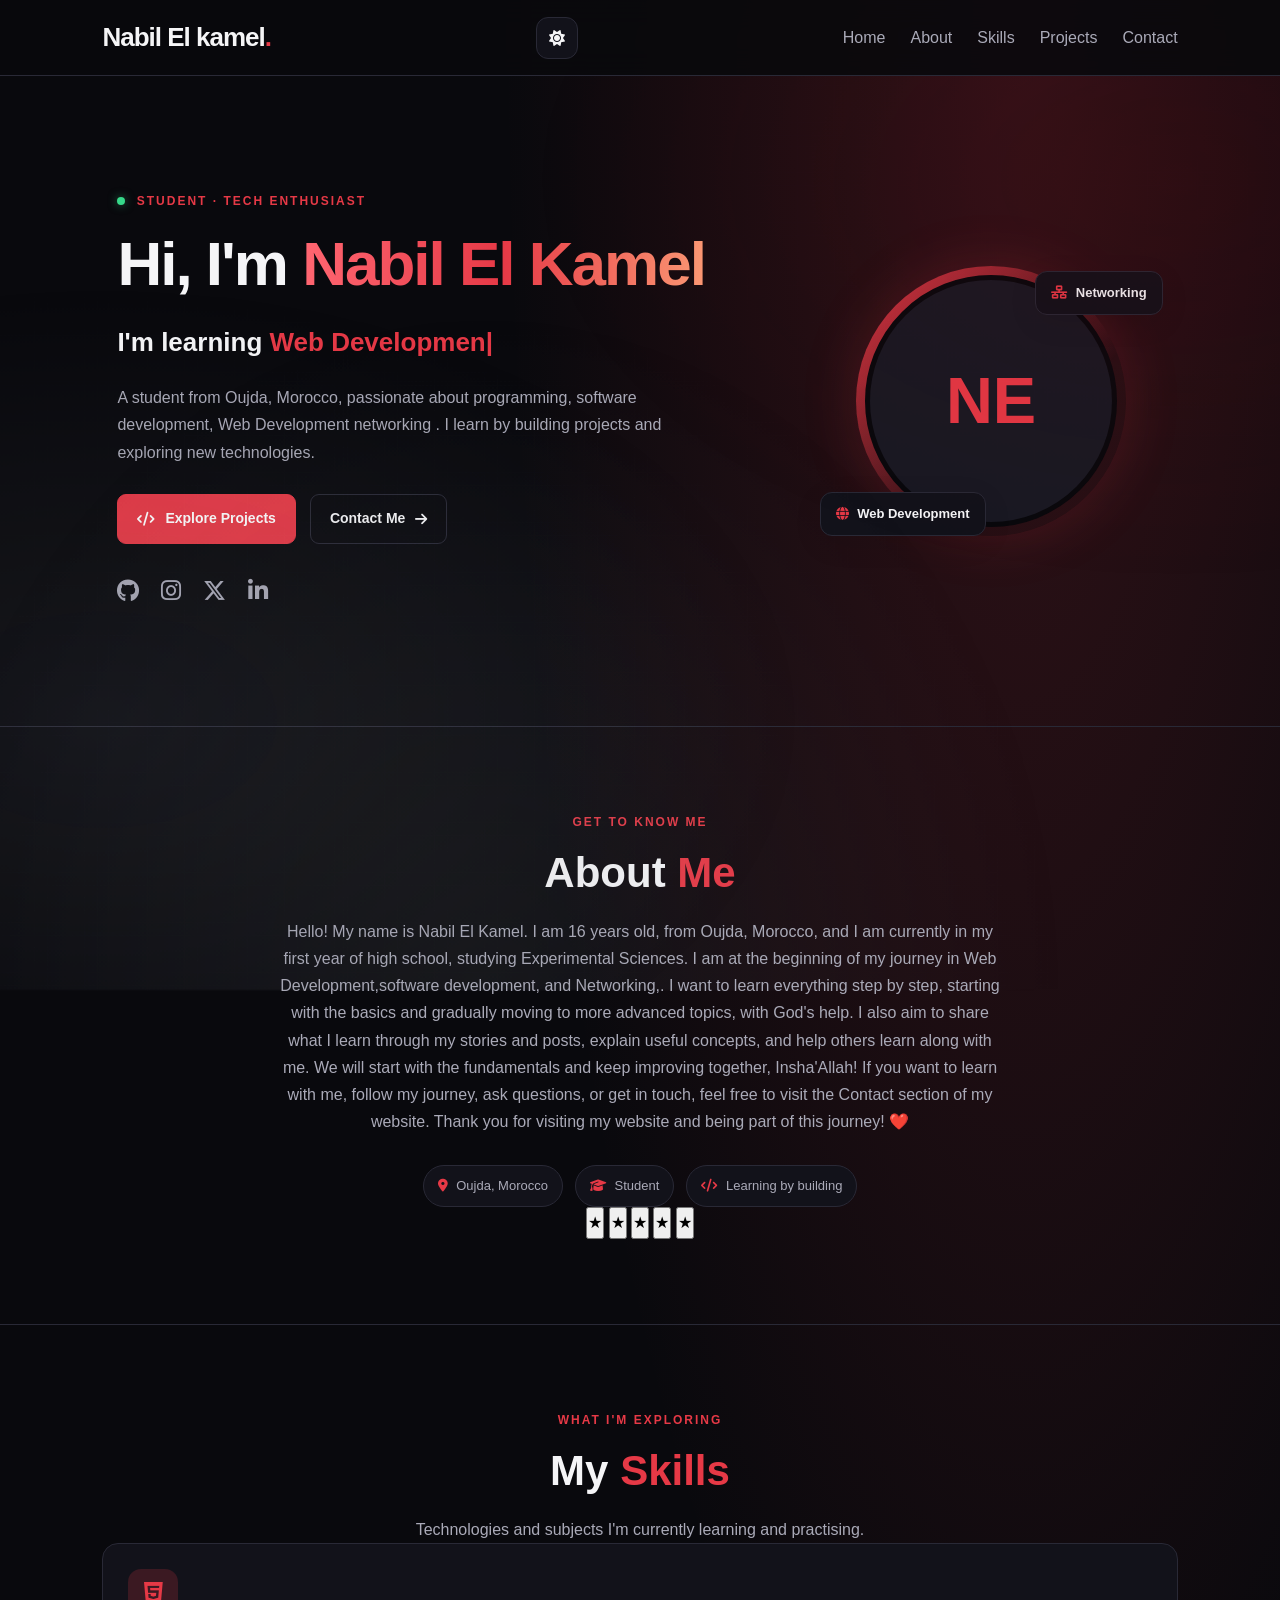
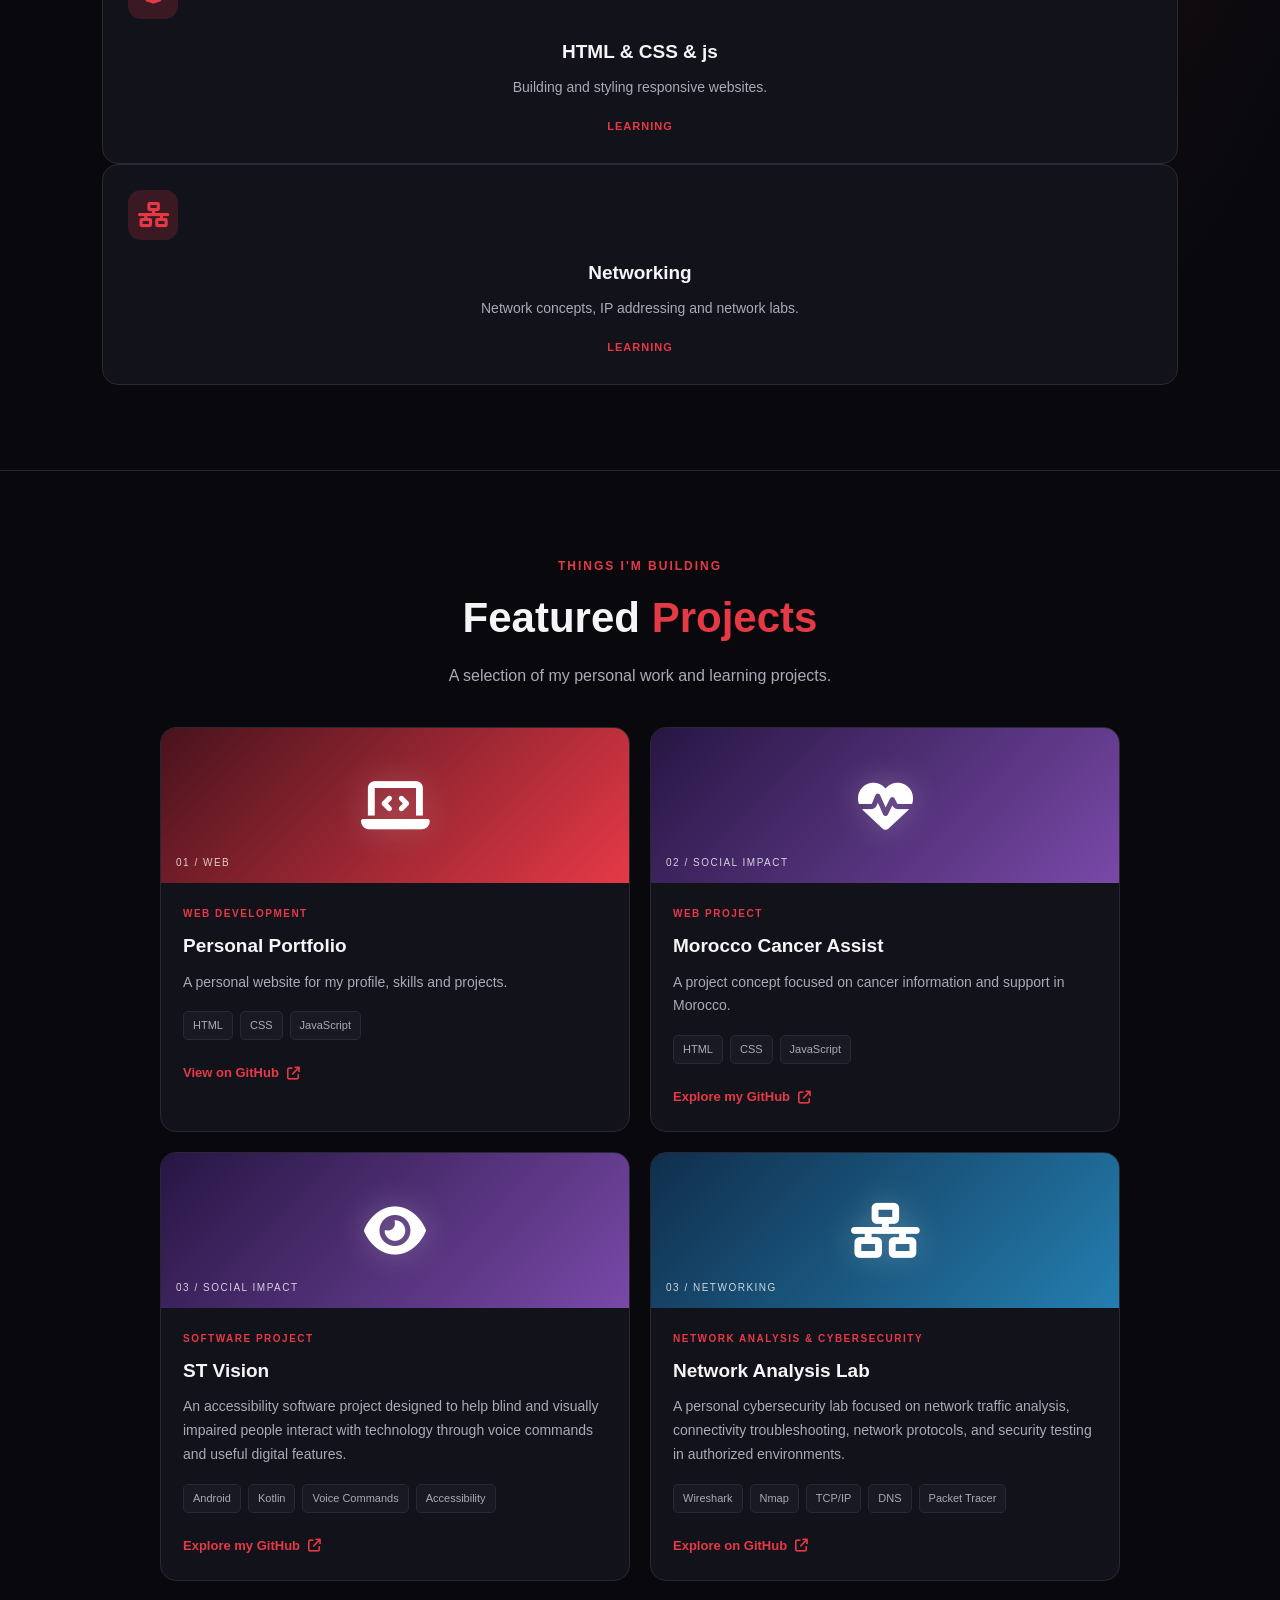
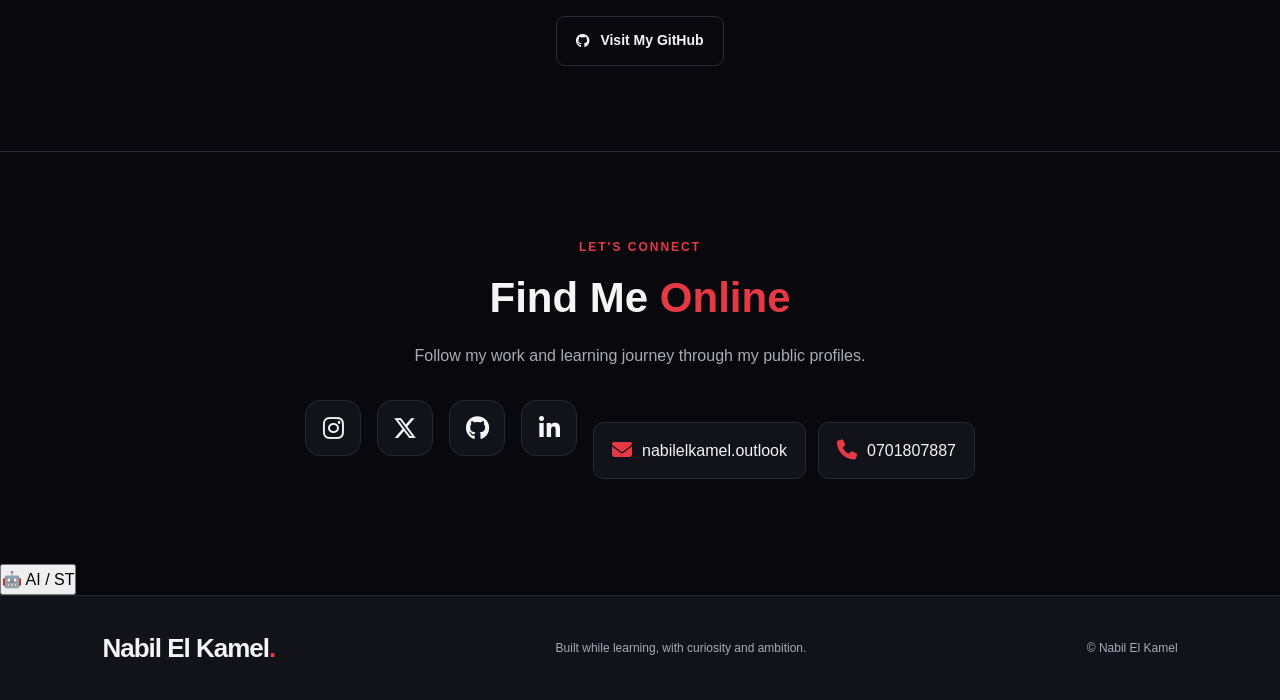
==== index.html @ fc664589 "Add files via upload" ====
<!DOCTYPE html>
<html lang="en">
<head>
    <meta name="google-site-verification" content="LAKSvk_JpJnMbM8F0VMzO84_MuuijB6v0M3IZdkeegE" />
    <meta charset="UTF-8">
    <meta name="viewport" content="width=device-width, initial-scale=1.0">
    
    <title>Nabil El Kamel</title>
    <meta name="description" content="Official portfolio of Nabil El Kamel from Oujda, Morocco. Explore programming, web development,software development and networking projects.">
    <meta name="author" content="Nabil El Kamel">
    <meta name="theme-color" content="#0b0b10">

    <link rel="stylesheet"
          href="https://cdnjs.cloudflare.com/ajax/libs/font-awesome/6.7.2/css/all.min.css">
    <link rel="stylesheet" href="style.css">
    <script src="script.js" defer></script>
</head>

<body>
<header class="navbar">

    <a class="logo" href="#home">Nabil El kamel<span>.</span></a>

    <div class="nav-actions">
        <button id="themeBtn" class="theme-btn"
                aria-label="Toggle light and dark theme"
                title="Change theme">
            <i class="fa-solid fa-sun"></i>
        </button>

        <button id="menuBtn" class="menu-btn"
                aria-label="Open navigation menu">
            <i class="fa-solid fa-bars"></i>
        </button>
    </div>
    
    <nav>
        <ul class="nav-links" id="navLinks">
            <li><a href="#home">Home</a></li>
            <li><a href="#about">About</a></li>
            <li><a href="#skills">Skills</a></li>
            <li><a href="#projects">Projects</a></li>
            <li><a href="#contact">Contact</a></li>
        </ul>
    </nav>
</header>

<main>
    <!-- HERO -->
    <section class="hero" id="home">
        <div class="hero-content">
            <p class="eyebrow">
                <span class="status-dot"></span>
                STUDENT · TECH ENTHUSIAST
            </p>

            <h1>
                Hi, I'm <span class="gradient-text">Nabil El Kamel</span>
            </h1>

            <h2 class="role-line">
                I'm learning <span id="typedText">software development</span><span class="cursor">|</span>
            </h2>

            <p class="hero-description">
                A student from Oujda, Morocco, passionate about programming,
                software development, Web Development networking .
                I learn by building projects and exploring new technologies.
            </p>

            <div class="hero-buttons">
                <a href="#projects" class="btn">
                    <i class="fa-solid fa-code"></i> Explore Projects
                </a>
                <a href="#contact" class="btn btn-outline">
                    Contact Me <i class="fa-solid fa-arrow-right"></i>
                </a>
                
</button>
            </div>

            <div class="hero-socials">
                <a href="https://github.com/elknabil795-ops"
                   target="_blank" rel="noopener noreferrer"
                   aria-label="GitHub"><i class="fa-brands fa-github"></i></a>

                <a href="https://www.instagram.com/nabil__elk_/"
                   target="_blank" rel="noopener noreferrer"
                   aria-label="Instagram"><i class="fa-brands fa-instagram"></i></a>

                <a href="https://x.com/elknabil299269"
                   target="_blank" rel="noopener noreferrer"
                   aria-label="X"><i class="fa-brands fa-x-twitter"></i></a>

                <a href="https://www.linkedin.com/in/nabil-el-kamel-16363b412/"
                   target="_blank" rel="noopener noreferrer"
                   aria-label="LinkedIn"><i class="fa-brands fa-linkedin-in"></i></a>
            </div>
        </div>

        <div class="hero-visual">
            <div class="profile-ring">
                <div class="profile-image">
                    <img src="nabil.jpg" alt="Nabil El Kamel"
                         onerror="this.style.display='none';this.nextElementSibling.style.display='grid';">
                    <span class="profile-fallback">NE</span>
                </div>
            </div>
            <div class="floating-tag tag-top">
    <i class="fa-solid fa-network-wired"></i> Networking
      </div>
            
<div class="floating-tag tag-bottom">
    <i class="fa-solid fa-globe"></i> Web Development
            </div>
        </div>
    </section>

    
            
    <!-- ABOUT -->
    <section class="section reveal" id="about">
        <p class="eyebrow">GET TO KNOW ME</p>
        <h2 class="section-title">About <span class="accent">Me</span></h2>

        <p class="section-text">
            Hello! My name is Nabil El Kamel.
           
 I am 16 years old, from Oujda, Morocco, and I am currently in my first year of high school, studying Experimental Sciences.

I am at the beginning of my journey in Web Development,software development, and  Networking,. I want to learn everything step by step, starting with the basics and gradually moving to more advanced topics, with God's help.

I also aim to share what I learn through my stories and posts, explain useful concepts, and help others learn along with me. We will start with the fundamentals and keep improving together, Insha'Allah!

If you want to learn with me, follow my journey, ask questions, or get in touch, feel free to visit the  Contact section of my website.

Thank you for visiting my website and being part of this journey! ❤️
        </p>
        <div class="about-pills">
            <span><i class="fa-solid fa-location-dot"></i> Oujda, Morocco</span>
            <span><i class="fa-solid fa-graduation-cap"></i> Student</span>
            <span><i class="fa-solid fa-code"></i> Learning by building</span>
            </div>
        </div>
        
     <div class="stars">
    <button class="star">★</button>
    <button class="star">★</button>
    <button class="star">★</button>
    <button class="star">★</button>
    <button class="star">★</button>
            </div>
        </div>
    </section>

    <!-- SKILLS -->
    <section class="section reveal" id="skills">
        <p class="eyebrow">WHAT I'M EXPLORING</p>
        <h2 class="section-title">My <span class="accent">Skills</span></h2>
        <p class="section-text">
            Technologies and subjects I'm currently learning and practising.
        </p>
        
            <article class="skill-card">
                <div class="skill-icon"><i class="fa-brands fa-html5"></i></div>
                <h3>HTML & CSS & js </h3>
                <p>Building and styling responsive websites.</p>
                <span class="skill-label">Learning</span>
            </article>

            <article class="skill-card">
                <div class="skill-icon"><i class="fa-solid fa-network-wired"></i></div>
                <h3>Networking</h3>
                <p>Network concepts, IP addressing and network labs.</p>
                <span class="skill-label">Learning</span>
            </article>
        
    </section>

    <!-- PROJECTS -->
    <section class="section reveal" id="projects">
        <p class="eyebrow">THINGS I'M BUILDING</p>
        <h2 class="section-title">Featured <span class="accent">Projects</span></h2>
        <p class="section-text">
            A selection of my personal work and learning projects.
        </p>

        <div class="projects-grid">
            <article class="project-card">
                <div class="project-visual visual-red">
                    <i class="fa-solid fa-laptop-code"></i>
                    <span>01 / WEB</span>
                </div>
                <div class="project-info">
                    <p class="project-type">WEB DEVELOPMENT</p>
                    <h3>Personal Portfolio</h3>
                    <p>A personal website for my profile, skills and projects.</p>
                    <div class="tech-tags">
                        <span>HTML</span><span>CSS</span><span>JavaScript</span>
                    </div>
                    <a class="project-link"
                       href="https://github.com/elknabil795-ops"
                       target="_blank" rel="noopener noreferrer">
                        View on GitHub <i class="fa-solid fa-arrow-up-right-from-square"></i>
                    </a>
                </div>
            </article>

            <article class="project-card">
                <div class="project-visual visual-purple">
                    <i class="fa-solid fa-heart-pulse"></i>
                    <span>02 / SOCIAL IMPACT</span>
                </div>
                <div class="project-info">
                    <p class="project-type">WEB PROJECT</p>
                    <h3>Morocco Cancer Assist</h3>
                    <p>A project concept focused on cancer information and support in Morocco.</p>
                    <div class="tech-tags">
                        <span>HTML</span><span>CSS</span><span>JavaScript</span>
                    </div>
                    <a class="project-link"
                       href="https://github.com/elknabil795-ops"
                       target="_blank" rel="noopener noreferrer">
                        Explore my GitHub <i class="fa-solid fa-arrow-up-right-from-square"></i>
                    </a>
                </div>
            </article>
            
<article class="project-card">
    <div class="project-visual visual-purple">
        <i class="fa-solid fa-eye"></i>
        <span>03 / SOCIAL IMPACT</span>
    </div>

    <div class="project-info">
        <p class="project-type">SOFTWARE PROJECT</p>

        <h3>ST Vision</h3>

        <p>
            An accessibility software project designed to help blind
            and visually impaired people interact with technology
            through voice commands and useful digital features.
        </p>

        <div class="tech-tags">
            <span>Android</span>
            <span>Kotlin</span>
            <span>Voice Commands</span>
            <span>Accessibility</span>
        </div>

        <a class="project-link"
           href="https://github.com/elknabil795-ops"
           target="_blank"
           rel="noopener noreferrer">
            Explore my GitHub
            <i class="fa-solid fa-arrow-up-right-from-square"></i>
        </a>
    </div>
</article>

            <!-- NETWORK ANALYSIS PROJECT -->
            <article class="project-card">
                <div class="project-visual visual-blue">
                    <i class="fa-solid fa-network-wired"></i>
                    <span>03 / NETWORKING</span>
                </div>

                <div class="project-info">
                    <p class="project-type">NETWORK ANALYSIS & CYBERSECURITY</p>
                    <h3>Network Analysis Lab</h3>

                    <p>
                        A personal cybersecurity lab focused on network
                        traffic analysis, connectivity troubleshooting,
                        network protocols, and security testing in
                        authorized environments.
                    </p>

                    <div class="tech-tags">
                        <span>Wireshark</span>
                        <span>Nmap</span>
                        <span>TCP/IP</span>
                        <span>DNS</span>
                        <span>Packet Tracer</span>
                    </div>

                    <a class="project-link"
                       href="https://github.com/elknabil795-ops"
                       target="_blank"
                       rel="noopener noreferrer">
                        Explore on GitHub
                        <i class="fa-solid fa-arrow-up-right-from-square"></i>
                    </a>
                </div>
            </article>

           
        </div>

        <a class="btn btn-outline all-projects"
           href="https://github.com/elknabil795-ops"
           target="_blank" rel="noopener noreferrer">
            <i class="fa-brands fa-github"></i> Visit My GitHub
        </a>
    </section>

    <!-- CONTACT -->
    <section class="section reveal" id="contact">
        <p class="eyebrow">LET'S CONNECT</p>
        <h2 class="section-title">Find Me <span class="accent">Online</span></h2>
        <p class="section-text">
            Follow my work and learning journey through my public profiles.
        </p>

        <div class="social-links">
            <a class="social instagram"
               href="https://www.instagram.com/nabil__elk_/"
               target="_blank" rel="noopener noreferrer"
               aria-label="Instagram"><i class="fa-brands fa-instagram"></i></a>

            <a class="social x-twitter"
               href="https://x.com/elknabil299269"
               target="_blank" rel="noopener noreferrer"
               aria-label="X"><i class="fa-brands fa-x-twitter"></i></a>

            <a class="social github"
               href="https://github.com/elknabil795-ops"
               target="_blank" rel="noopener noreferrer"
               aria-label="GitHub"><i class="fa-brands fa-github"></i></a>

            <a class="social linkedin"
               href="https://www.linkedin.com/in/nabil-el-kamel-16363b412/"
               target="_blank" rel="noopener noreferrer"
               aria-label="LinkedIn"><i class="fa-brands fa-linkedin-in"></i></a>
               
<div class="contact-info">
    <a href="https://outlook.live.com/mail/" target="_blank" rel="noopener noreferrer" class="contact-item">
        <i class="fa-solid fa-envelope"></i>
        <span>nabilelkamel.outlook</span>
    </a>

    <a href="tel:+212701807887" class="contact-item">
        <i class="fa-solid fa-phone"></i>
        <span>0701807887</span>
    </a>
</div>

        </div>
    </section>
</main>

<!-- AI / ST Assistant -->
<div id="ai-st">
  <button id="ai-toggle" type="button">🤖 AI / ST</button>

  <div id="ai-box" hidden>
    <div class="ai-header">
      <strong>AI / ST</strong> 
      Ai/St
      <button id="ai-close" type="button">✕</button>
    </div> dis wite closev

    <div id="ai-messages">
      <p class="ai-bot">
        Hello! I am AI / ST. Ask me about Nabil El Kamel.
      </p>
    </div>


    <form id="ai-form">
      <input id="ai-input" placeholder="Ask about Nabil..." required>
      <button type="submit">Send</button>
    </form>
  </div>
</div>

    <script src="script.js"></script>
</script>
    
<footer class="footer">
    <a class="logo" href="#home">Nabil El Kamel<span>.</span></a>
    <p>Built while learning, with curiosity and ambition.</p>
    <p>© <span id="year"></span> Nabil El Kamel</p>
</footer>
</body>
</html>
---- style.css ----
:root {
    --bg: #09090d;
    --surface: #12121a;
    --surface-2: #191923;
    --text: #f5f5f7;
    --muted: #aaaab8;
    --border: #292936;
    --red: #e63946;
    --red-glow: #e6394630;
    --nav-bg: rgba(9, 9, 13, 0.90);
}

body.light-theme {
    --bg: #f5f5f8;
    --surface: #ffffff;
    --surface-2: #eeeef3;
    --text: #171720;
    --muted: #606070;
    --border: #dedee8;
    --red: #cf2637;
    --red-glow: #cf26371c;
    --nav-bg: rgba(245, 245, 248, 0.92);
}

* {
    margin: 0;
    padding: 0;
    box-sizing: border-box;
}

html {
    scroll-behavior: smooth;
    scroll-padding-top: 90px;
}

body {
    font-family: Arial, Helvetica, sans-serif;
    background:
        radial-gradient(ellipse at 80% 0%, var(--red-glow), transparent 36%),
        var(--bg);
    color: var(--text);
    line-height: 1.7;
    transition: background-color 0.3s, color 0.3s;
}

a {
    color: inherit;
    text-decoration: none;
}

button {
    font: inherit;
}

.navbar {
    min-height: 76px;
    padding: 14px 8%;
    display: flex;
    align-items: center;
    justify-content: space-between;
    gap: 24px;
    position: sticky;
    top: 0;
    z-index: 1000;
    background: var(--nav-bg);
    backdrop-filter: blur(14px);
    border-bottom: 1px solid var(--border);
}

.logo {
    font-size: 26px;
    font-weight: 800;
    letter-spacing: -1px;
}

.logo span {
    color: var(--red);
}

.nav-links {
    list-style: none;
    display: flex;
    align-items: center;
    gap: 25px;
}

.nav-links a {
    color: var(--muted);
    transition: color 0.25s;
}

.nav-links a:hover {
    color: var(--red);
}

.nav-actions {
    display: flex;
    align-items: center;
    gap: 12px;
}

.theme-btn,
.menu-btn {
    width: 42px;
    height: 42px;
    display: grid;
    place-items: center;
    color: var(--text);
    background: var(--surface);
    border: 1px solid var(--border);
    border-radius: 12px;
    cursor: pointer;
    transition: 0.25s;
}

.theme-btn:hover,
.menu-btn:hover {
    border-color: var(--red);
    color: var(--red);
    box-shadow: 0 0 18px var(--red-glow);
}

.menu-btn {
    display: none;
}

/* HERO */

.hero {
    max-width: 1250px;
    min-height: 650px;
    padding: 90px 8%;
    margin: auto;
    display: grid;
    grid-template-columns: 1.3fr 0.7fr;
    align-items: center;
    gap: 65px;
}

.hero-content {
    animation: enter 0.8s ease both;
}

.eyebrow {
    color: var(--red);
    font-size: 12px;
    font-weight: 800;
    letter-spacing: 2px;
    margin-bottom: 15px;
}

.status-dot {
    display: inline-block;
    width: 8px;
    height: 8px;
    margin-right: 6px;
    border-radius: 50%;
    background: #36d98a;
    box-shadow: 0 0 10px #36d98a80;
}

.hero h1 {
    font-size: clamp(36px, 5vw, 62px);
    line-height: 1.18;
    letter-spacing: -2px;
    margin-bottom: 20px;
}

.gradient-text {
    color: var(--red);
    background: linear-gradient(90deg, #ff6671, var(--red), #ff9c77);
    -webkit-background-clip: text;
    background-clip: text;
    -webkit-text-fill-color: transparent;
}

.role-line {
    font-size: clamp(18px, 2.3vw, 26px);
    margin-bottom: 20px;
}

#typedText {
    color: var(--red);
}

.cursor {
    color: var(--red);
    animation: blink 0.8s step-end infinite;
}

.hero-description {
    max-width: 610px;
    color: var(--muted);
    font-size: 16px;
}

.hero-buttons {
    display: flex;
    flex-wrap: wrap;
    gap: 14px;
    margin-top: 28px;
}

.btn {
    min-height: 47px;
    display: inline-flex;
    justify-content: center;
    align-items: center;
    gap: 10px;
    padding: 12px 19px;
    color: white;
    background: var(--red);
    border: 1px solid var(--red);
    border-radius: 9px;
    font-size: 14px;
    font-weight: 700;
    transition: transform 0.25s, box-shadow 0.25s, background 0.25s;
}

.btn:hover {
    transform: translateY(-3px);
    box-shadow: 0 0 25px var(--red-glow);
}

.btn-outline {
    color: var(--text);
    background: transparent;
    border-color: var(--border);
}

.btn-outline:hover {
    border-color: var(--red);
    color: var(--red);
}

.hero-socials {
    display: flex;
    gap: 22px;
    margin-top: 28px;
}

.hero-socials a {
    color: var(--muted);
    font-size: 23px;
    transition: 0.25s;
}

.hero-socials a:hover {
    color: var(--red);
    transform: translateY(-3px);
    text-shadow: 0 0 15px var(--red-glow);
}

/* PROFILE IMAGE */

.hero-visual {
    position: relative;
    display: grid;
    place-items: center;
    min-height: 340px;
}

.profile-ring {
    width: 270px;
    height: 270px;
    display: grid;
    place-items: center;
    border-radius: 50%;
    background: linear-gradient(135deg, var(--red), transparent 65%);
    box-shadow: 0 0 55px var(--red-glow);
    animation: float 4s ease-in-out infinite;
}

.profile-image {
    width: 252px;
    height: 252px;
    overflow: hidden;
    border: 5px solid var(--bg);
    border-radius: 50%;
    background: var(--surface-2);
}

.profile-image img {
    display: block;
    width: 100%;
    height: 100%;
    object-fit: cover;
}

.profile-fallback {
    width: 100%;
    height: 100%;
    display: none;
    place-items: center;
    color: var(--red);
    font-size: 65px;
    font-weight: 800;
}

.floating-tag {
    position: absolute;
    padding: 10px 15px;
    background: var(--surface);
    border: 1px solid var(--border);
    border-radius: 12px;
    box-shadow: 0 8px 30px #00000015;
    font-size: 13px;
    font-weight: 700;
}

.floating-tag i {
    color: var(--red);
    margin-right: 5px;
}

.tag-top {
    top: 40px;
    right: 0;
}

.tag-bottom {
    bottom: 35px;
    left: 0;
}

/* SECTIONS */

.section {
    padding: 85px 8%;
    text-align: center;
    border-top: 1px solid var(--border);
    scroll-margin-top: 75px;
}

.section-title {
    margin-bottom: 18px;
    font-size: clamp(30px, 4vw, 42px);
    line-height: 1.25;
}

.accent {
    color: var(--red);
}

.section-text {
    max-width: 720px;
    margin: 0 auto;
    color: var(--muted);
}

.about-pills {
    display: flex;
    justify-content: center;
    flex-wrap: wrap;
    gap: 12px;
    margin-top: 30px;
}

.about-pills span {
    padding: 9px 14px;
    color: var(--muted);
    background: var(--surface);
    border: 1px solid var(--border);
    border-radius: 30px;
    font-size: 13px;
}

.about-pills i {
    color: var(--red);
    margin-right: 5px;
}

/* SKILLS */

.skills-grid,
.projects-grid {
    max-width: 1080px;
    margin: 38px auto 0;
    display: grid;
    grid-template-columns: repeat(3, minmax(0, 1fr));
    gap: 20px;
    text-align: left;
}

.skills-grid {
    max-width: 720px;
    grid-template-columns: repeat(2, minmax(0, 1fr));
}

.projects-grid {
    max-width: 960px;
    grid-template-columns: repeat(2, minmax(0, 1fr));
}

.section-text p + p {
    margin-top: 14px;
}

.skill-card,
.project-card {
    min-width: 0;
    background: var(--surface);
    border: 1px solid var(--border);
    border-radius: 16px;
    overflow: hidden;
    transition: transform 0.3s, border-color 0.3s, box-shadow 0.3s;
}

.skill-card {
    padding: 25px;
}

.skill-card:hover,
.project-card:hover {
    transform: translateY(-6px);
    border-color: var(--red);
    box-shadow: 0 10px 35px var(--red-glow);
}

.skill-icon {
    width: 50px;
    height: 50px;
    display: grid;
    place-items: center;
    margin-bottom: 17px;
    color: var(--red);
    background: var(--red-glow);
    border-radius: 13px;
    font-size: 25px;
}

.skill-card h3,
.project-info h3 {
    font-size: 19px;
    margin-bottom: 8px;
}

.skill-card p,
.project-info > p:not(.project-type) {
    color: var(--muted);
    font-size: 14px;
}

.skill-label {
    display: inline-block;
    margin-top: 17px;
    color: var(--red);
    font-size: 11px;
    font-weight: 800;
    text-transform: uppercase;
    letter-spacing: 1px;
}

/* PROJECTS */

.project-visual {
    height: 155px;
    position: relative;
    display: grid;
    place-items: center;
    overflow: hidden;
}

.project-visual > i {
    font-size: 55px;
    color: #ffffff;
    filter: drop-shadow(0 0 15px #ffffff40);
    transition: transform 0.3s;
}

.project-card:hover .project-visual > i {
    transform: scale(1.12);
}

.project-visual > span {
    position: absolute;
    bottom: 12px;
    left: 15px;
    color: #ffffffc7;
    font-size: 10px;
    letter-spacing: 1.5px;
}

.visual-red {
    background: linear-gradient(135deg, #48131d, #e63946);
}

.visual-purple {
    background: linear-gradient(135deg, #271643, #7949a8);
}

.visual-blue {
    background: linear-gradient(135deg, #102e4c, #247eb0);
}

.project-info {
    padding: 22px;
}

.project-type {
    color: var(--red);
    font-size: 10px;
    font-weight: 800;
    letter-spacing: 1.5px;
    margin-bottom: 8px;
}

.tech-tags {
    display: flex;
    flex-wrap: wrap;
    gap: 7px;
    margin: 17px 0;
}

.tech-tags span {
    padding: 4px 9px;
    background: var(--surface-2);
    border: 1px solid var(--border);
    border-radius: 5px;
    color: var(--muted);
    font-size: 11px;
}

.project-link {
    display: inline-flex;
    align-items: center;
    gap: 8px;
    margin-top: 5px;
    color: var(--red);
    font-size: 13px;
    font-weight: 700;
}

.project-link:hover {
    text-decoration: underline;
}

.all-projects {
    margin-top: 35px;
}

/* SOCIALS */

.social-links {
    display: flex;
    justify-content: center;
    flex-wrap: wrap;
    gap: 16px;
    margin-top: 30px;
}

.social {
    width: 56px;
    height: 56px;
    display: flex;
    justify-content: center;
    align-items: center;
    color: var(--text);
    background: var(--surface);
    border: 1px solid var(--border);
    border-radius: 15px;
    font-size: 24px;
    transition: transform 0.25s, border-color 0.25s, box-shadow 0.25s;
}

.social:hover {
    transform: translateY(-5px);
    border-color: var(--red);
    box-shadow: 0 0 23px var(--red-glow);
}

.instagram:hover { color: #e1306c; }
.x-twitter:hover { color: var(--text); }
.github:hover { color: var(--muted); }
.linkedin:hover { color: #0a66c2; }

/* FOOTER */

.footer {
    padding: 30px 8%;
    display: flex;
    justify-content: space-between;
    align-items: center;
    flex-wrap: wrap;
    gap: 15px;
    background: var(--surface);
    border-top: 1px solid var(--border);
}

.footer p {
    color: var(--muted);
    font-size: 12px;
}

/* ANIMATIONS */

.reveal {
    opacity: 0;
    transform: translateY(22px);
    transition: opacity 0.65s ease, transform 0.65s ease;
}

.reveal.visible {
    opacity: 1;
    transform: translateY(0);
}

@keyframes enter {
    from { opacity: 0; transform: translateY(20px); }
    to { opacity: 1; transform: translateY(0); }
}

@keyframes float {
    0%, 100% { transform: translateY(0); }
    50% { transform: translateY(-9px); }
}

@keyframes blink {
    50% { opacity: 0; }
}

/* RESPONSIVE */

@media (max-width: 950px) {
    .hero {
        gap: 35px;
        padding-left: 6%;
        padding-right: 6%;
    }

    .skills-grid,
    .projects-grid {
        grid-template-columns: repeat(2, minmax(0, 1fr));
    }
}

@media (max-width: 700px) {
    .navbar {
        padding: 12px 5%;
        flex-wrap: wrap;
    }

    .menu-btn {
        display: grid;
    }

    .navbar nav {
        width: 100%;
        order: 3;
    }

    .nav-links {
        display: none;
        flex-direction: column;
        align-items: stretch;
        gap: 0;
        padding: 8px 0;
    }

    .nav-links.open {
        display: flex;
    }

    .nav-links a {
        display: block;
        padding: 10px 4px;
    }

    .hero {
        min-height: auto;
        padding: 65px 6% 75px;
        grid-template-columns: 1fr;
        text-align: center;
        gap: 45px;
    }

    .hero-content {
        order: 2;
    }

    .hero-visual {
        order: 1;
        min-height: 270px;
    }

    .profile-ring {
        width: 220px;
        height: 220px;
    }

    .profile-image {
        width: 204px;
        height: 204px;
    }

    .hero-buttons,
    .hero-socials {
        justify-content: center;
    }

    .hero-description {
        margin: auto;
    }

    .tag-top { right: 0; top: 12px; }
    .tag-bottom { left: 0; bottom: 10px; }

    .section {
        padding: 65px 6%;
    }

    .skills-grid,
    .projects-grid {
        grid-template-columns: 1fr;
    }

    .footer {
        justify-content: center;
        text-align: center;
        flex-direction: column;
    }
}

@media (prefers-reduced-motion: reduce) {
    *,
    *::before,
    *::after {
        animation: none !important;
        scroll-behavior: auto !important;
        transition: none !important;
    }

    .reveal {
        opacity: 1;
        transform: none;
    }
}


/* ===== REALISTIC DARK RED ATMOSPHERE ===== */

body {
    position: relative;
    isolation: isolate;
}

body::before,
body::after {
    content: "";
    position: fixed;
    inset: -10%;
    pointer-events: none;
    z-index: 50;
}

body::before {
    background:
        radial-gradient(ellipse at 15% 75%,
            rgba(100, 105, 115, 0.15), transparent 38%),
        radial-gradient(ellipse at 85% 25%,
            rgba(110, 0, 15, 0.12), transparent 35%);
    will-change: transform;
    animation: hauntedFog 18s ease-in-out infinite alternate;
}

body::after {
    background:
        radial-gradient(ellipse at 40% 100%,
            rgba(180, 185, 195, 0.08), transparent 45%);
    will-change: transform;
    animation: hauntedFog 25s ease-in-out infinite alternate-reverse;
}

@keyframes hauntedFog {
    from { transform: translate3d(-3%, 1%, 0) scale(1); }
    to   { transform: translate3d(4%, -2%, 0) scale(1.08); }
}

/* Floating ghost silhouettes */

.ghost-layer {
    position: fixed;
    inset: 0;
    overflow: hidden;
    pointer-events: none;
    z-index: 49;
}

.ghost {
    position: absolute;
    width: 65px;
    height: 100px;
    opacity: 0;
    border-radius: 48% 48% 35% 35%;
    background:
        radial-gradient(ellipse at 50% 35%,
            rgba(240, 243, 248, 0.22),
            rgba(170, 177, 190, 0.09) 48%,
            transparent 75%);
    animation: ghostWander 18s linear infinite;
}

.ghost::before {
    content: "";
    position: absolute;
    top: 30%;
    left: 22%;
    width: 56%;
    height: 17%;
    background:
        radial-gradient(ellipse at 25% 50%,
            rgba(15, 15, 20, 0.85) 0 12%,
            transparent 17%),
        radial-gradient(ellipse at 75% 50%,
            rgba(15, 15, 20, 0.85) 0 12%,
            transparent 17%);
}

.ghost::after {
    content: "";
    position: absolute;
    left: 10%;
    right: 10%;
    bottom: -8px;
    height: 25px;
    background: radial-gradient(ellipse,
        rgba(170, 175, 190, 0.12), transparent 70%);
}

@keyframes ghostWander {
    0% {
        transform: translate3d(0, 20px, 0) scale(.8);
        opacity: 0;
    }
    15% { opacity: .45; }
    50% {
        transform: translate3d(65px, -35px, 0) scale(1.1);
        opacity: .3;
    }
    85% { opacity: .4; }
    100% {
        transform: translate3d(-20px, -120px, 0) scale(.9);
        opacity: 0;
    }
}

/* Phones: keep it light */
@media (max-width: 700px) {
    body::before,
    body::after {
        animation: none;
        will-change: auto;
    }

    .ghost-layer {
        display: none;
    }
}

/* Keep content readable and interactive */

@media (prefers-reduced-motion: reduce) {
    body::before,
    body::after,
    .ghost {
        animation: none;
    }
}


.contact-info {
    display: flex;
    justify-content: center;
    flex-wrap: wrap;
    gap: 12px;
    margin-top: 22px;
}

.contact-item {
    display: flex;
    align-items: center;
    gap: 10px;
    padding: 14px 18px;
    color: var(--text);
    background: var(--surface);
    border: 1px solid var(--border);
    border-radius: 10px;
    text-decoration: none;
    transition: 0.3s ease;
    overflow-wrap: anywhere;
}

.contact-item i {
    color: var(--red);
    font-size: 20px;
}

.contact-item:hover {
    border-color: var(--red);
    transform: translateY(-3px);
    box-shadow: 0 0 15px var(--red-glow);
}
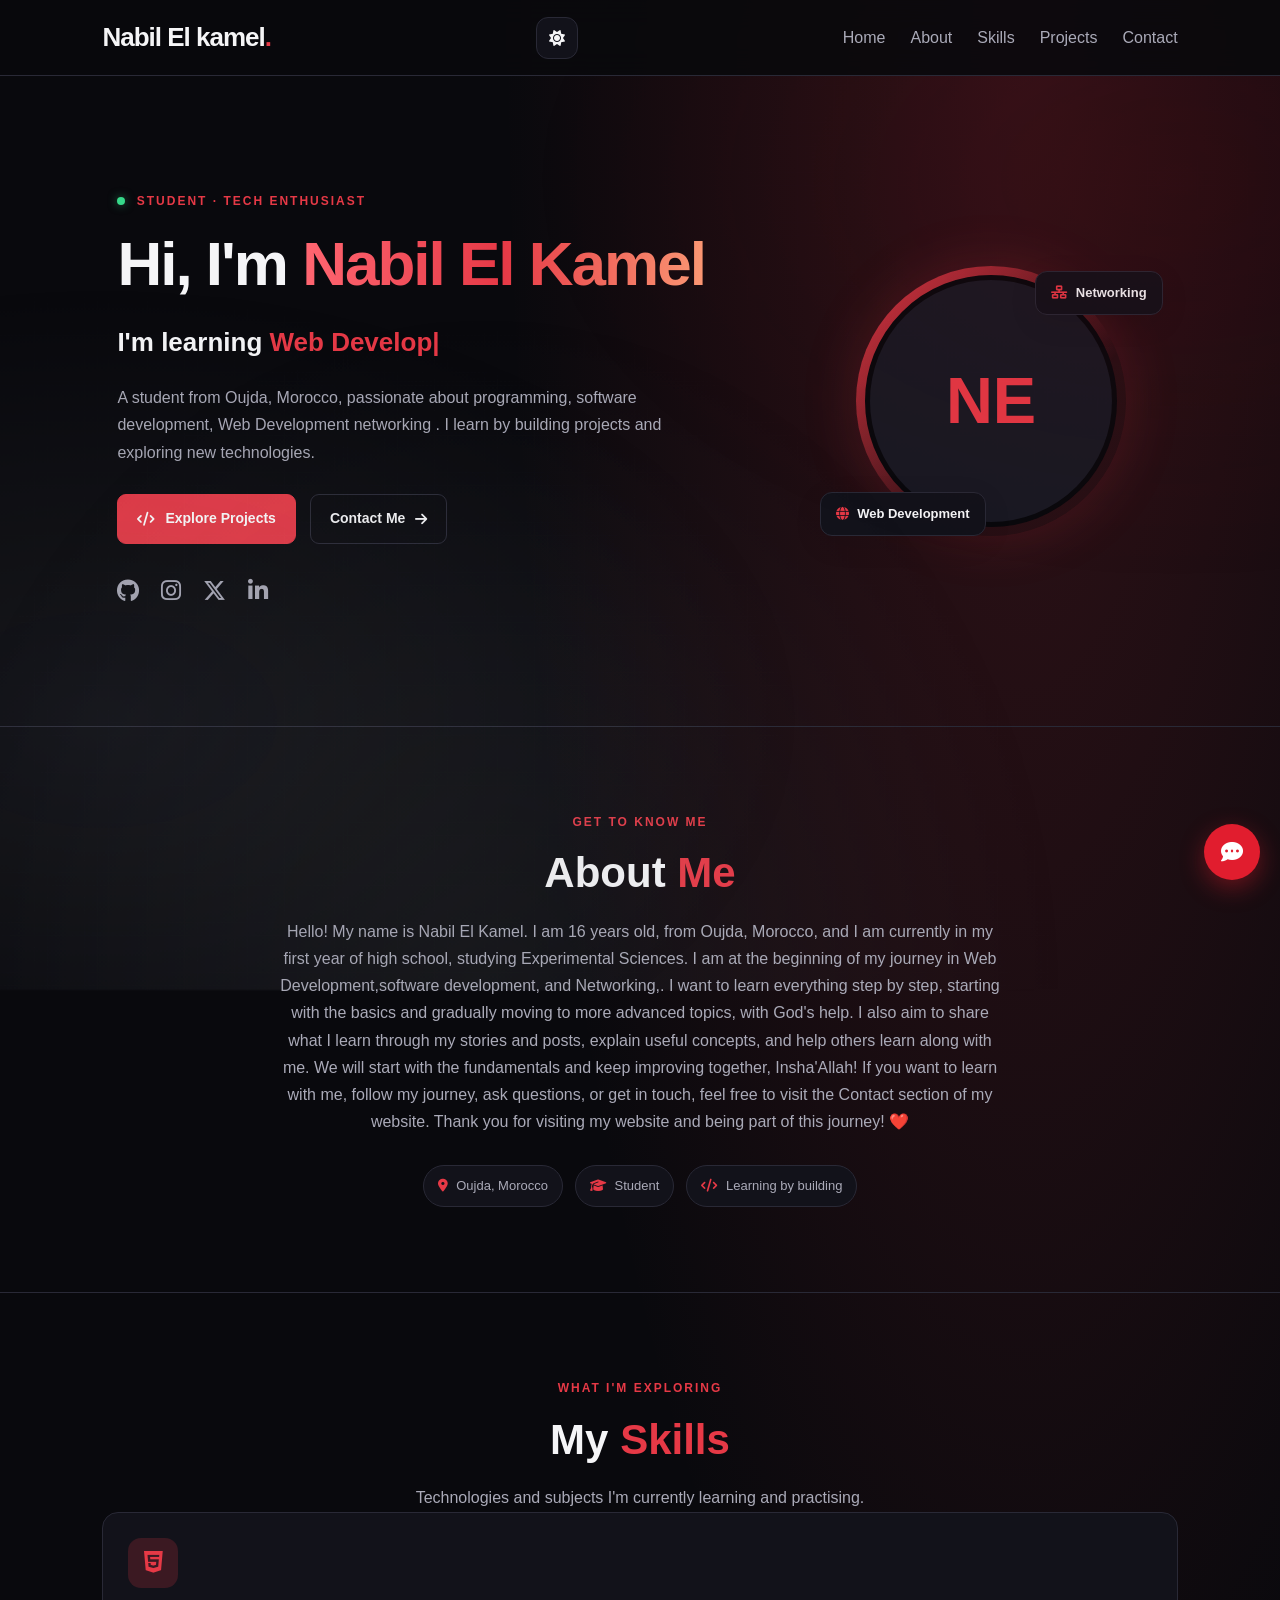
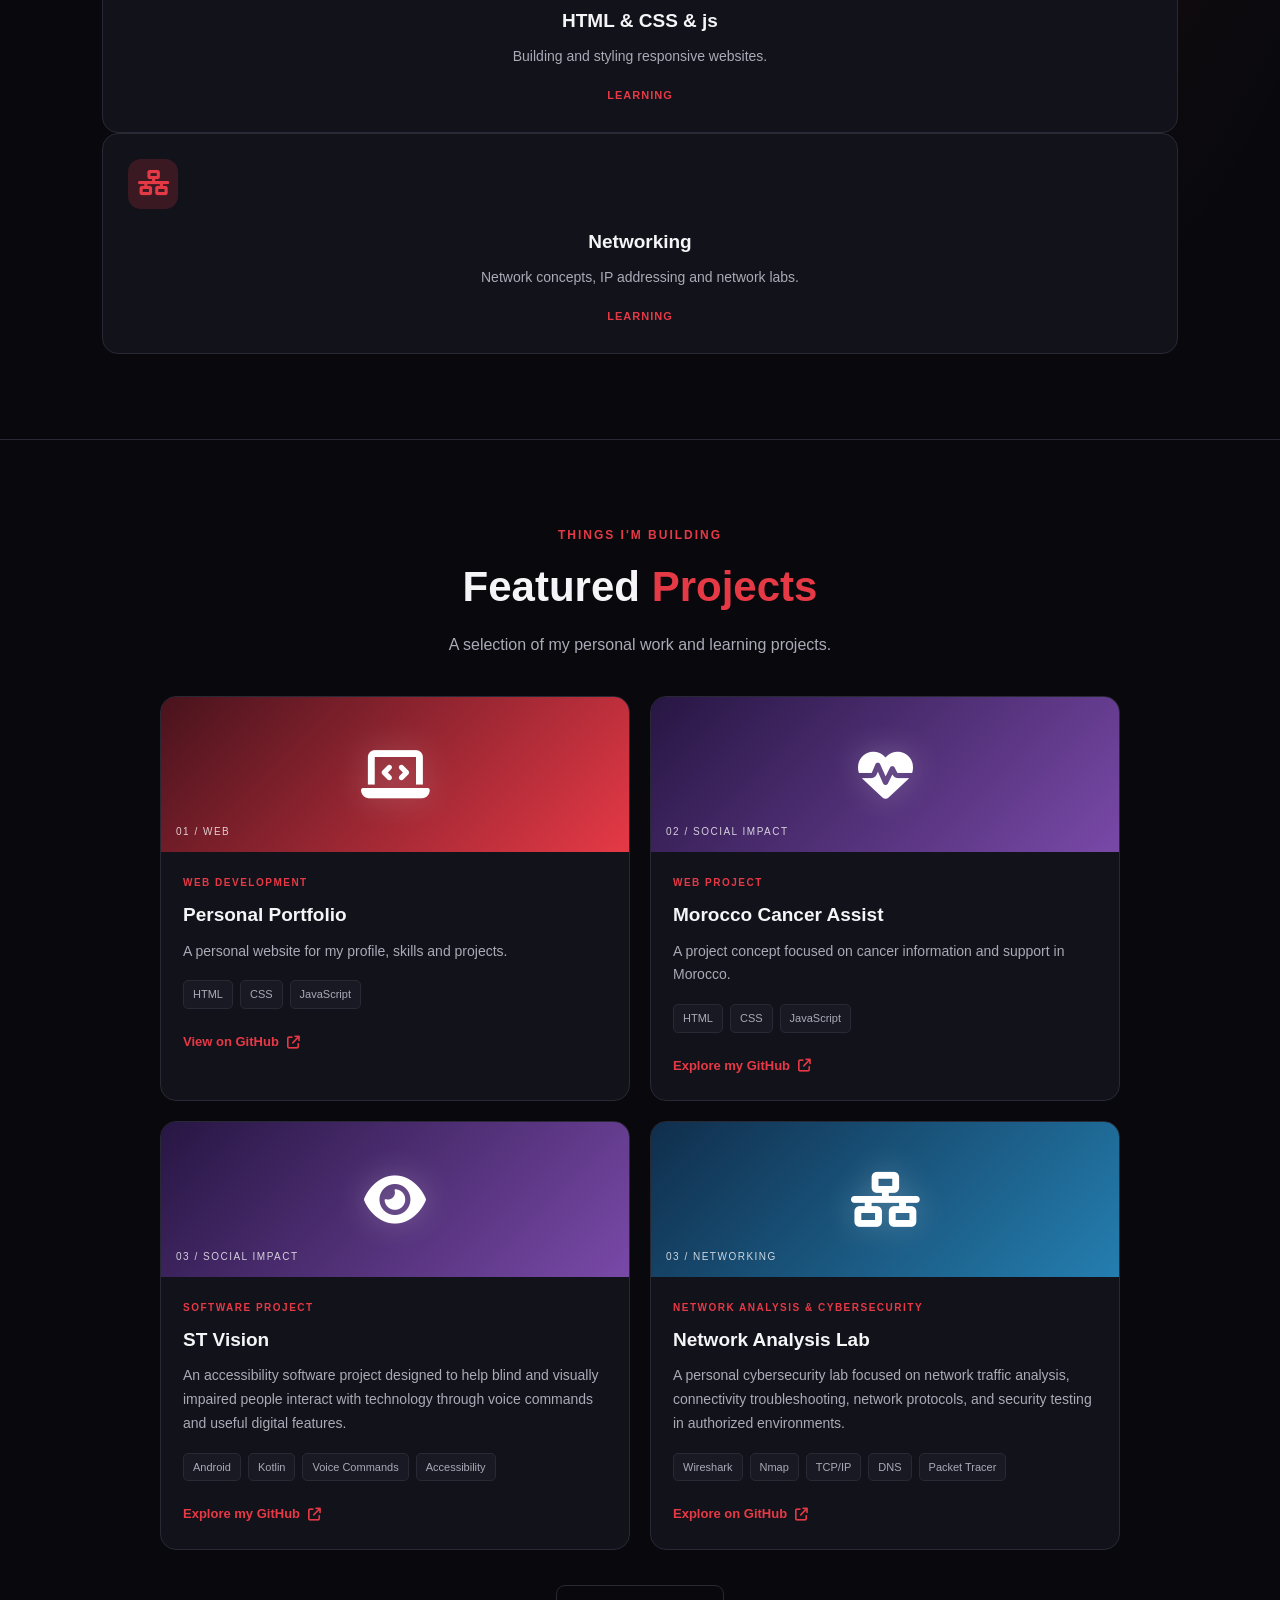
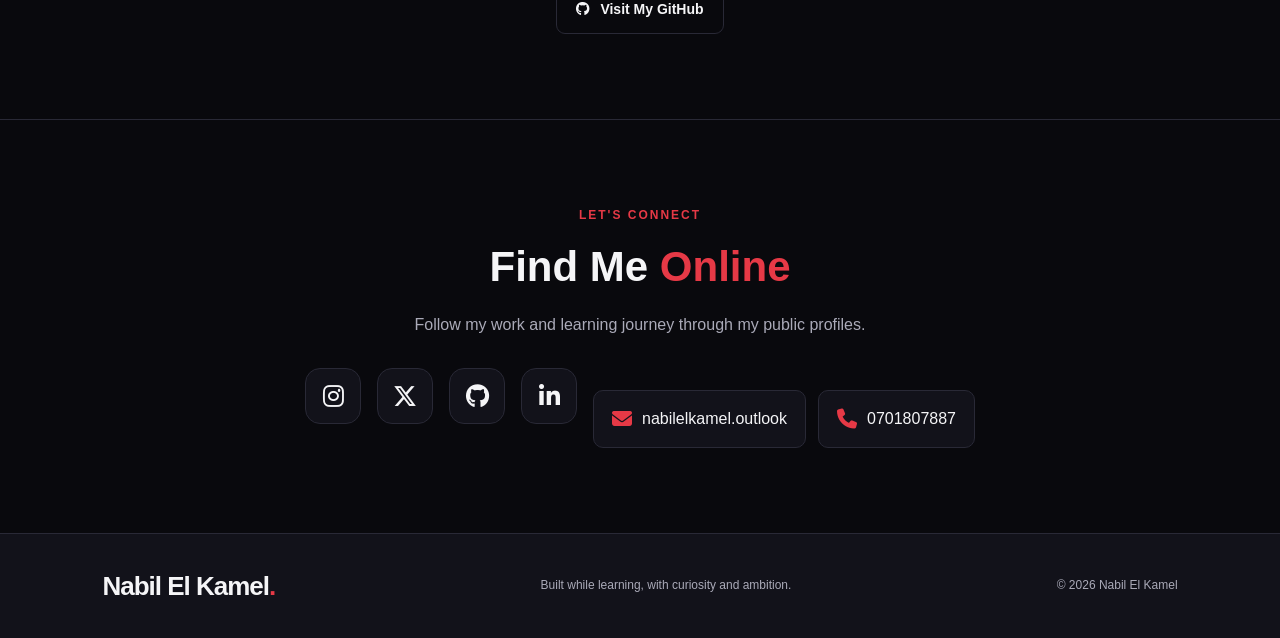
==== commit 109cfa10: "Update index.html" ====
--- a/index.html
+++ b/index.html
@@ -15,7 +15,13 @@
     <link rel="stylesheet" href="style.css">
     <script src="script.js" defer></script>
 </head>
-
+<head>
+
+<title>Nabil El Kamel</title>
+
+<link rel="icon" type="image/png" href="logo.png">
+
+</head> 
 <body>
 <header class="navbar">
 
@@ -141,16 +147,7 @@
             <span><i class="fa-solid fa-graduation-cap"></i> Student</span>
             <span><i class="fa-solid fa-code"></i> Learning by building</span>
             </div>
-        </div>
-        
-     <div class="stars">
-    <button class="star">★</button>
-    <button class="star">★</button>
-    <button class="star">★</button>
-    <button class="star">★</button>
-    <button class="star">★</button>
-            </div>
-        </div>
+    
     </section>
 
     <!-- SKILLS -->
@@ -351,33 +348,8 @@
     </section>
 </main>
 
-<!-- AI / ST Assistant -->
-<div id="ai-st">
-  <button id="ai-toggle" type="button">🤖 AI / ST</button>
-
-  <div id="ai-box" hidden>
-    <div class="ai-header">
-      <strong>AI / ST</strong> 
-      Ai/St
-      <button id="ai-close" type="button">✕</button>
-    </div> dis wite closev
-
-    <div id="ai-messages">
-      <p class="ai-bot">
-        Hello! I am AI / ST. Ask me about Nabil El Kamel.
-      </p>
-    </div>
-
-
-    <form id="ai-form">
-      <input id="ai-input" placeholder="Ask about Nabil..." required>
-      <button type="submit">Send</button>
-    </form>
-  </div>
-</div>
-
-    <script src="script.js"></script>
-</script>
+    <script src="chatbot.js" defer></script>
+
     
 <footer class="footer">
     <a class="logo" href="#home">Nabil El Kamel<span>.</span></a>
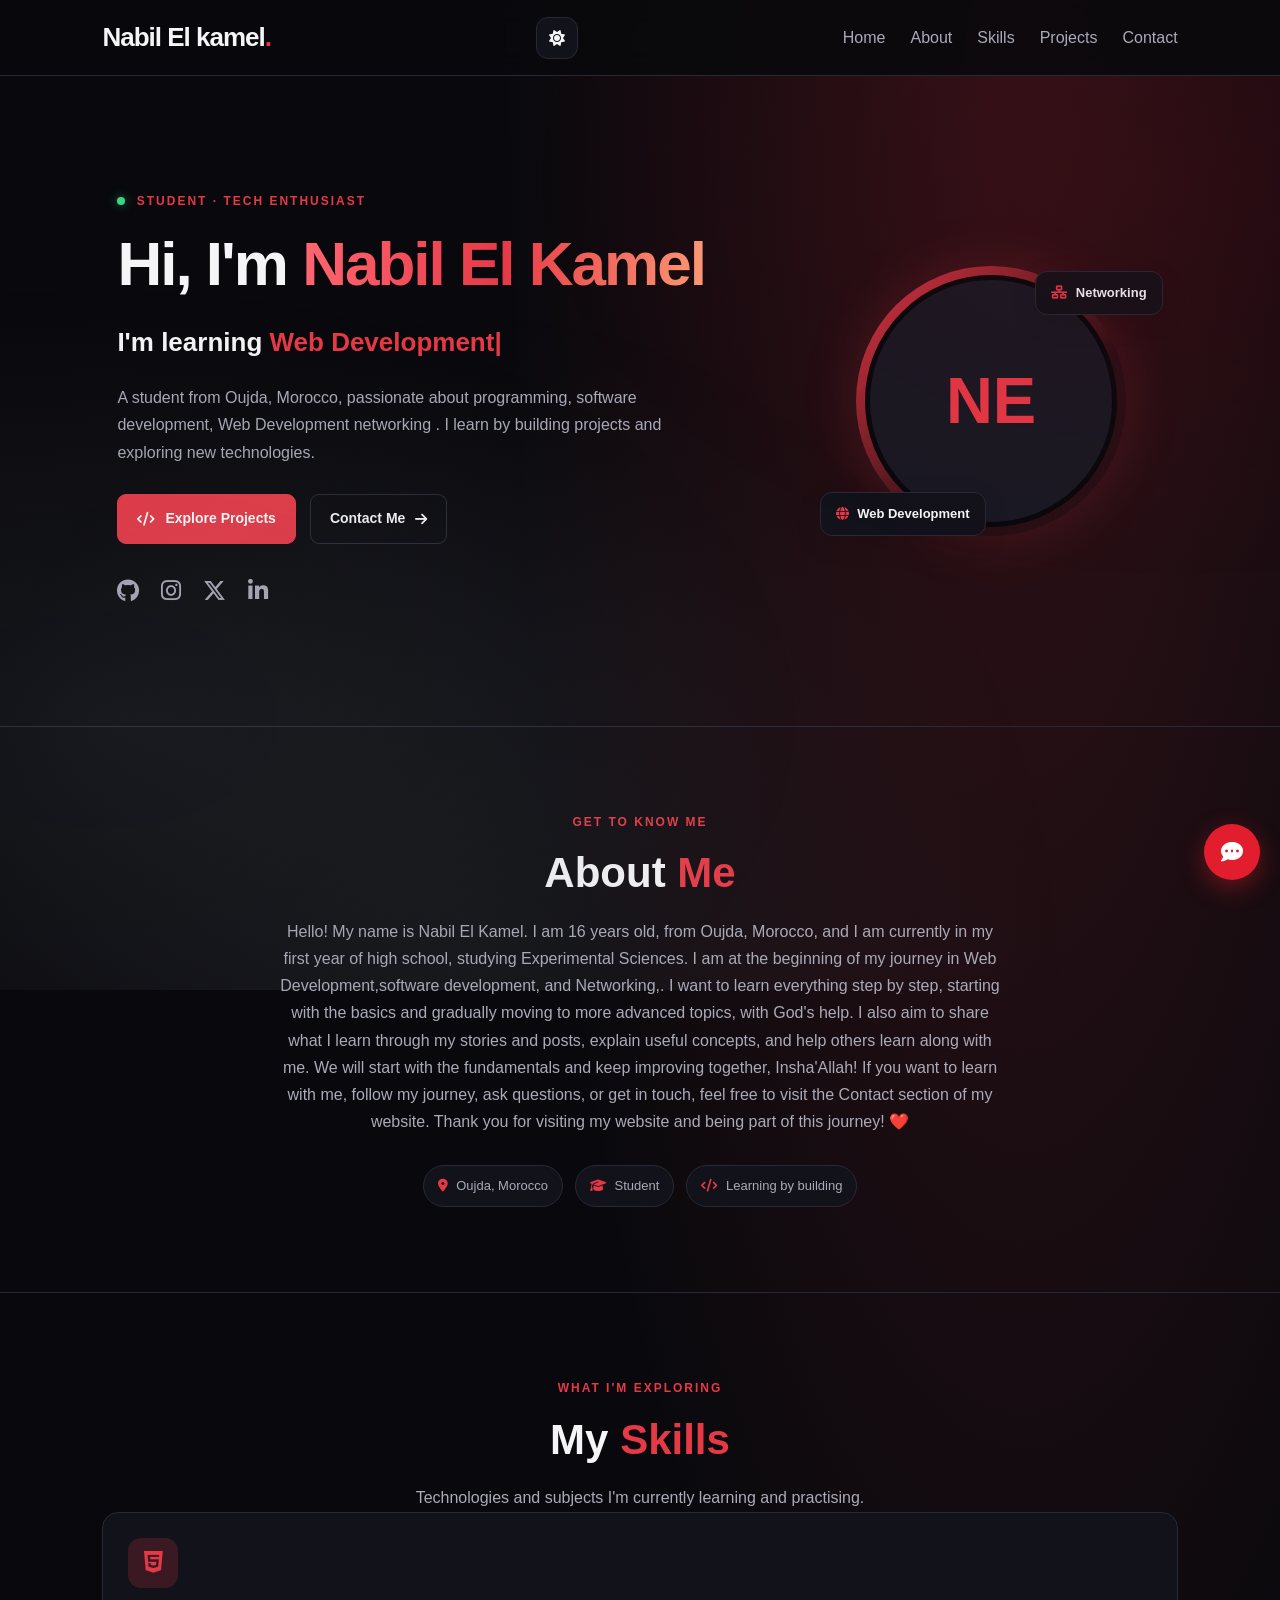
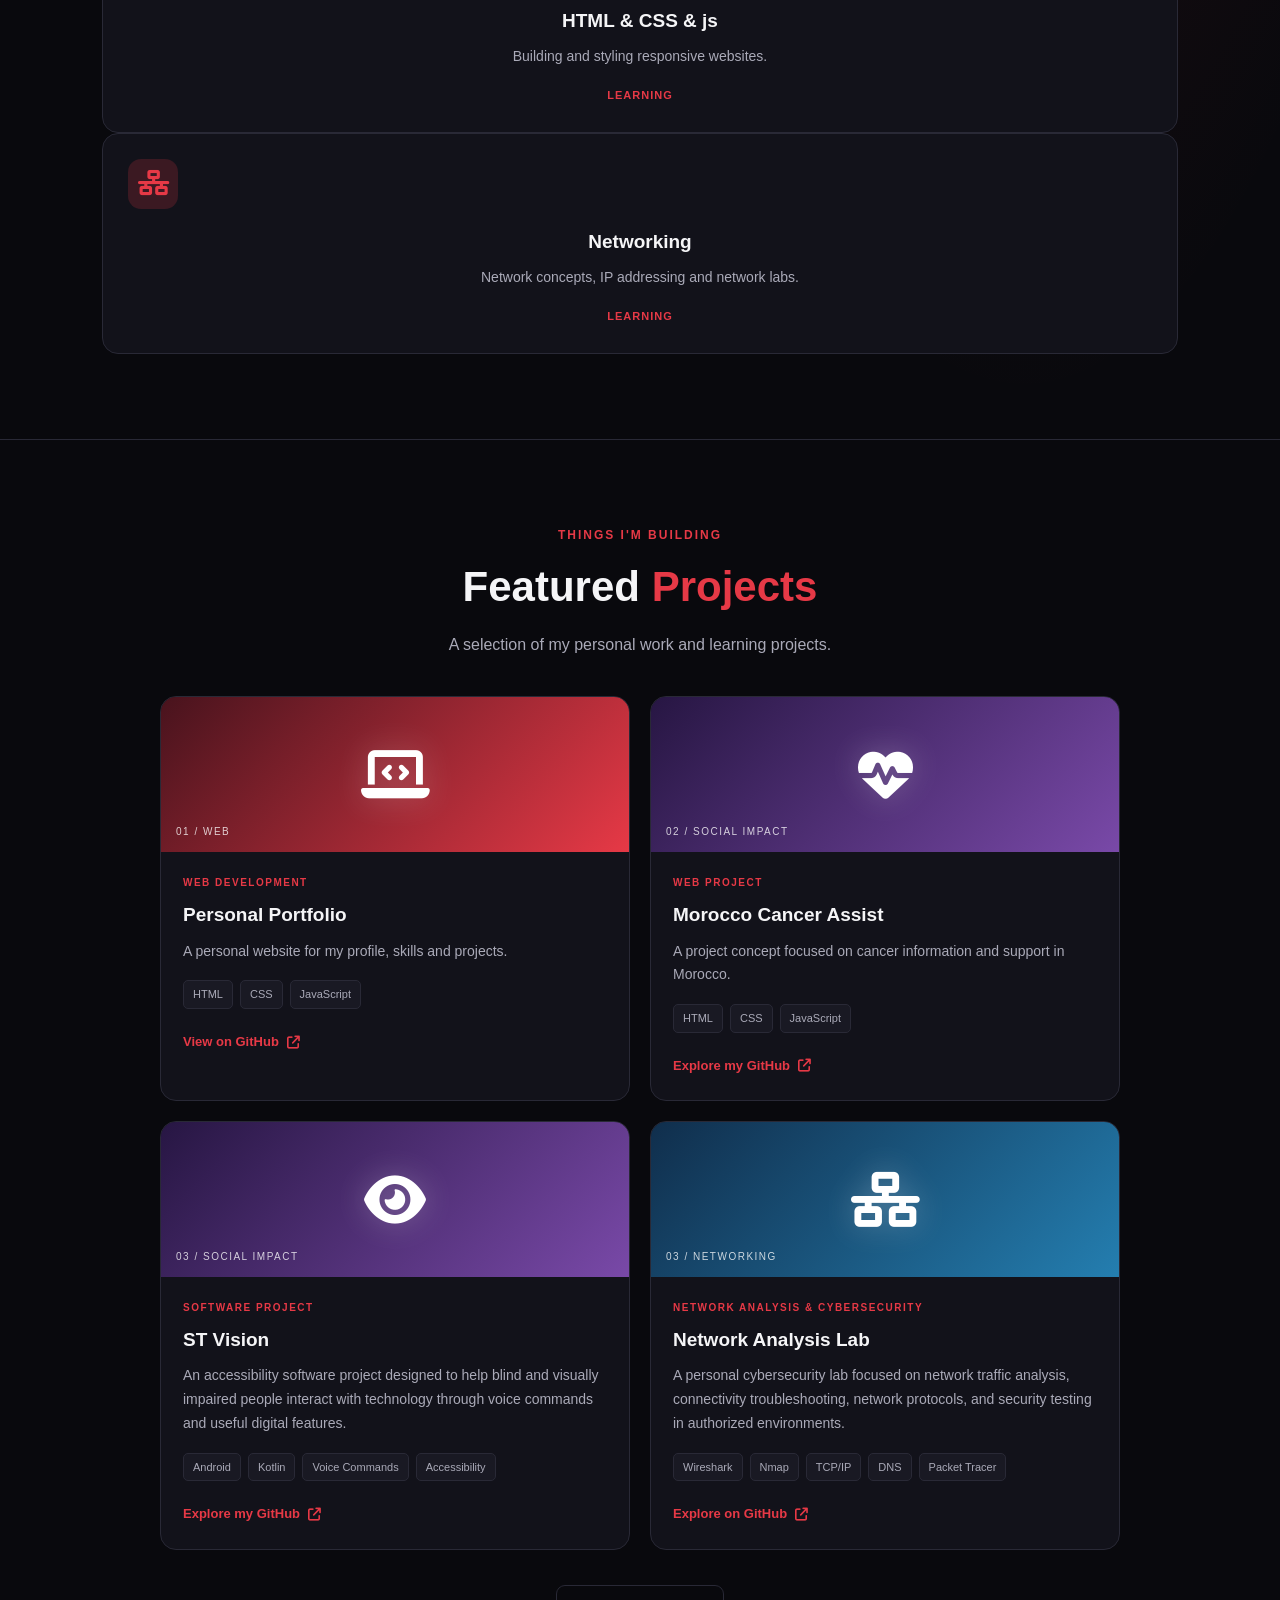
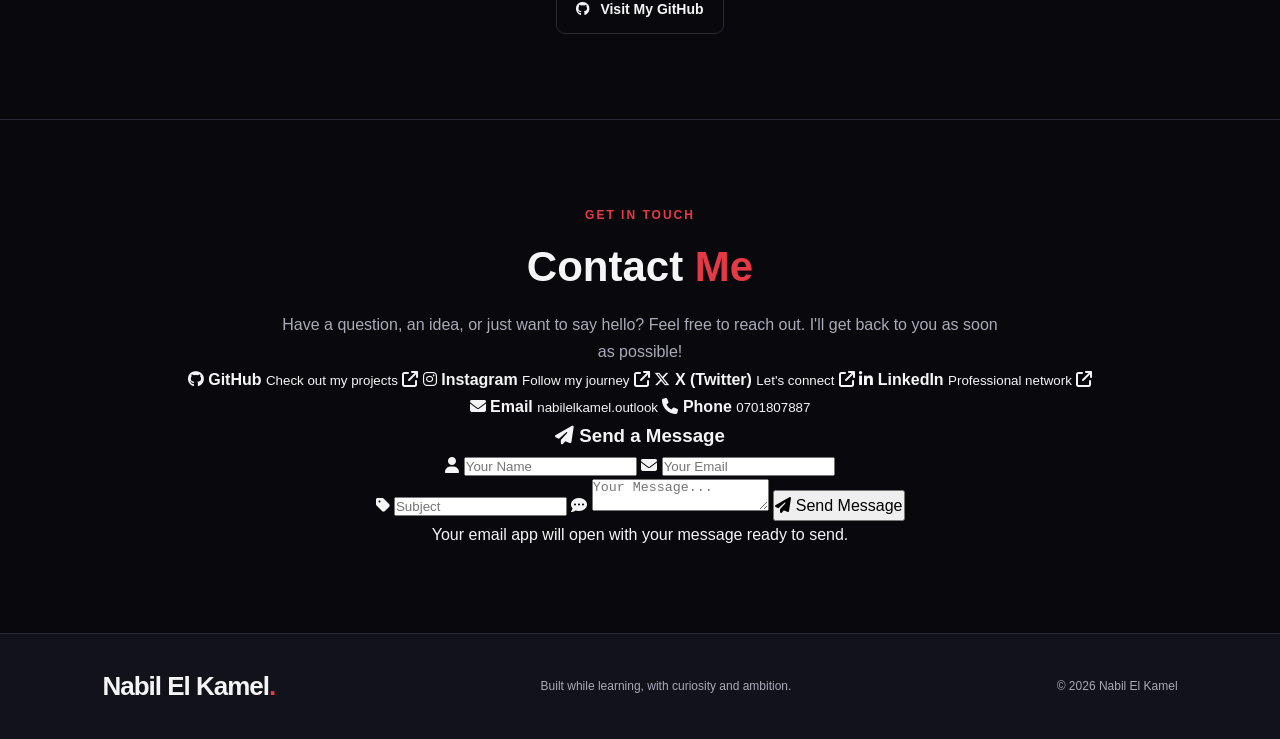
==== commit 6ae33ad0: "Update index.html" ====
--- a/index.html
+++ b/index.html
@@ -302,51 +302,172 @@
             <i class="fa-brands fa-github"></i> Visit My GitHub
         </a>
     </section>
-
-    <!-- CONTACT -->
-    <section class="section reveal" id="contact">
-        <p class="eyebrow">LET'S CONNECT</p>
-        <h2 class="section-title">Find Me <span class="accent">Online</span></h2>
-        <p class="section-text">
-            Follow my work and learning journey through my public profiles.
-        </p>
-
-        <div class="social-links">
-            <a class="social instagram"
-               href="https://www.instagram.com/nabil__elk_/"
-               target="_blank" rel="noopener noreferrer"
-               aria-label="Instagram"><i class="fa-brands fa-instagram"></i></a>
-
-            <a class="social x-twitter"
-               href="https://x.com/elknabil299269"
-               target="_blank" rel="noopener noreferrer"
-               aria-label="X"><i class="fa-brands fa-x-twitter"></i></a>
-
-            <a class="social github"
-               href="https://github.com/elknabil795-ops"
-               target="_blank" rel="noopener noreferrer"
-               aria-label="GitHub"><i class="fa-brands fa-github"></i></a>
-
-            <a class="social linkedin"
-               href="https://www.linkedin.com/in/nabil-el-kamel-16363b412/"
-               target="_blank" rel="noopener noreferrer"
-               aria-label="LinkedIn"><i class="fa-brands fa-linkedin-in"></i></a>
-               
-<div class="contact-info">
-    <a href="https://outlook.live.com/mail/" target="_blank" rel="noopener noreferrer" class="contact-item">
-        <i class="fa-solid fa-envelope"></i>
-        <span>nabilelkamel.outlook</span>
-    </a>
-
-    <a href="tel:+212701807887" class="contact-item">
-        <i class="fa-solid fa-phone"></i>
-        <span>0701807887</span>
-    </a>
-</div>
-
-        </div>
-    </section>
-</main>
+<!-- CONTACT -->
+<section class="section reveal contact-section" id="contact">
+
+    <p class="eyebrow">GET IN TOUCH</p>
+
+    <h2 class="section-title">
+        Contact <span class="accent">Me</span>
+    </h2>
+
+    <p class="section-text contact-intro">
+        Have a question, an idea, or just want to say hello?
+        Feel free to reach out. I'll get back to you as soon as possible!
+    </p>
+
+    <div class="contact-layout">
+
+        <!-- LEFT SIDE -->
+        <div class="contact-left">
+
+            <div class="contact-social-card">
+
+                <a class="contact-social-row"
+                   href="https://github.com/elknabil795-ops"
+                   target="_blank" rel="noopener noreferrer">
+                    <span class="contact-social-icon">
+                        <i class="fa-brands fa-github"></i>
+                    </span>
+                    <span class="contact-social-copy">
+                        <strong>GitHub</strong>
+                        <small>Check out my projects</small>
+                    </span>
+                    <span class="contact-open">
+                        <i class="fa-solid fa-arrow-up-right-from-square"></i>
+                    </span>
+                </a>
+
+                <a class="contact-social-row"
+                   href="https://www.instagram.com/nabil__elk_/"
+                   target="_blank" rel="noopener noreferrer">
+                    <span class="contact-social-icon">
+                        <i class="fa-brands fa-instagram"></i>
+                    </span>
+                    <span class="contact-social-copy">
+                        <strong>Instagram</strong>
+                        <small>Follow my journey</small>
+                    </span>
+                    <span class="contact-open">
+                        <i class="fa-solid fa-arrow-up-right-from-square"></i>
+                    </span>
+                </a>
+
+                <a class="contact-social-row"
+                   href="https://x.com/elknabil299269"
+                   target="_blank" rel="noopener noreferrer">
+                    <span class="contact-social-icon">
+                        <i class="fa-brands fa-x-twitter"></i>
+                    </span>
+                    <span class="contact-social-copy">
+                        <strong>X (Twitter)</strong>
+                        <small>Let's connect</small>
+                    </span>
+                    <span class="contact-open">
+                        <i class="fa-solid fa-arrow-up-right-from-square"></i>
+                    </span>
+                </a>
+
+                <a class="contact-social-row"
+                   href="https://www.linkedin.com/in/nabil-el-kamel-16363b412/"
+                   target="_blank" rel="noopener noreferrer">
+                    <span class="contact-social-icon">
+                        <i class="fa-brands fa-linkedin-in"></i>
+                    </span>
+                    <span class="contact-social-copy">
+                        <strong>LinkedIn</strong>
+                        <small>Professional network</small>
+                    </span>
+                    <span class="contact-open">
+                        <i class="fa-solid fa-arrow-up-right-from-square"></i>
+                    </span>
+                </a>
+
+            </div>
+
+            <div class="contact-details">
+
+                <a class="contact-detail-card"
+                   href="mailto:YOUR_EMAIL_HERE">
+                    <i class="fa-solid fa-envelope"></i>
+                    <span>
+                        <strong>Email</strong>
+                        <small>nabilelkamel.outlook</small>
+                    </span>
+                </a>
+
+                <a class="contact-detail-card"
+                   href="tel:+212701807887">
+                    <i class="fa-solid fa-phone"></i>
+                    <span>
+                        <strong>Phone</strong>
+                        <small>0701807887</small>
+                    </span>
+                </a>
+
+            </div>
+        </div>
+
+        <!-- RIGHT SIDE -->
+        <div class="contact-form-card">
+
+            <h3>
+                <i class="fa-solid fa-paper-plane"></i>
+                Send a Message
+            </h3>
+
+            <form id="contactForm" class="contact-form">
+
+                <div class="contact-form-row">
+
+                    <label class="contact-field">
+                        <i class="fa-solid fa-user"></i>
+                        <input type="text"
+                               id="contactName"
+                               placeholder="Your Name"
+                               required>
+                    </label>
+
+                    <label class="contact-field">
+                        <i class="fa-solid fa-envelope"></i>
+                        <input type="email"
+                               id="contactEmail"
+                               placeholder="Your Email"
+                               required>
+                    </label>
+
+                </div>
+
+                <label class="contact-field">
+                    <i class="fa-solid fa-tag"></i>
+                    <input type="text"
+                           id="contactSubject"
+                           placeholder="Subject"
+                           required>
+                </label>
+
+                <label class="contact-field contact-message-field">
+                    <i class="fa-solid fa-comment-dots"></i>
+                    <textarea id="contactMessage"
+                              placeholder="Your Message..."
+                              required></textarea>
+                </label>
+
+                <button class="contact-send-btn" type="submit">
+                    <i class="fa-solid fa-paper-plane"></i>
+                    Send Message
+                </button>
+
+                <p class="contact-form-note">
+                    Your email app will open with your message ready to send.
+                </p>
+
+            </form>
+        </div>
+
+    </div>
+
+</section>
 
     <script src="chatbot.js" defer></script>
 
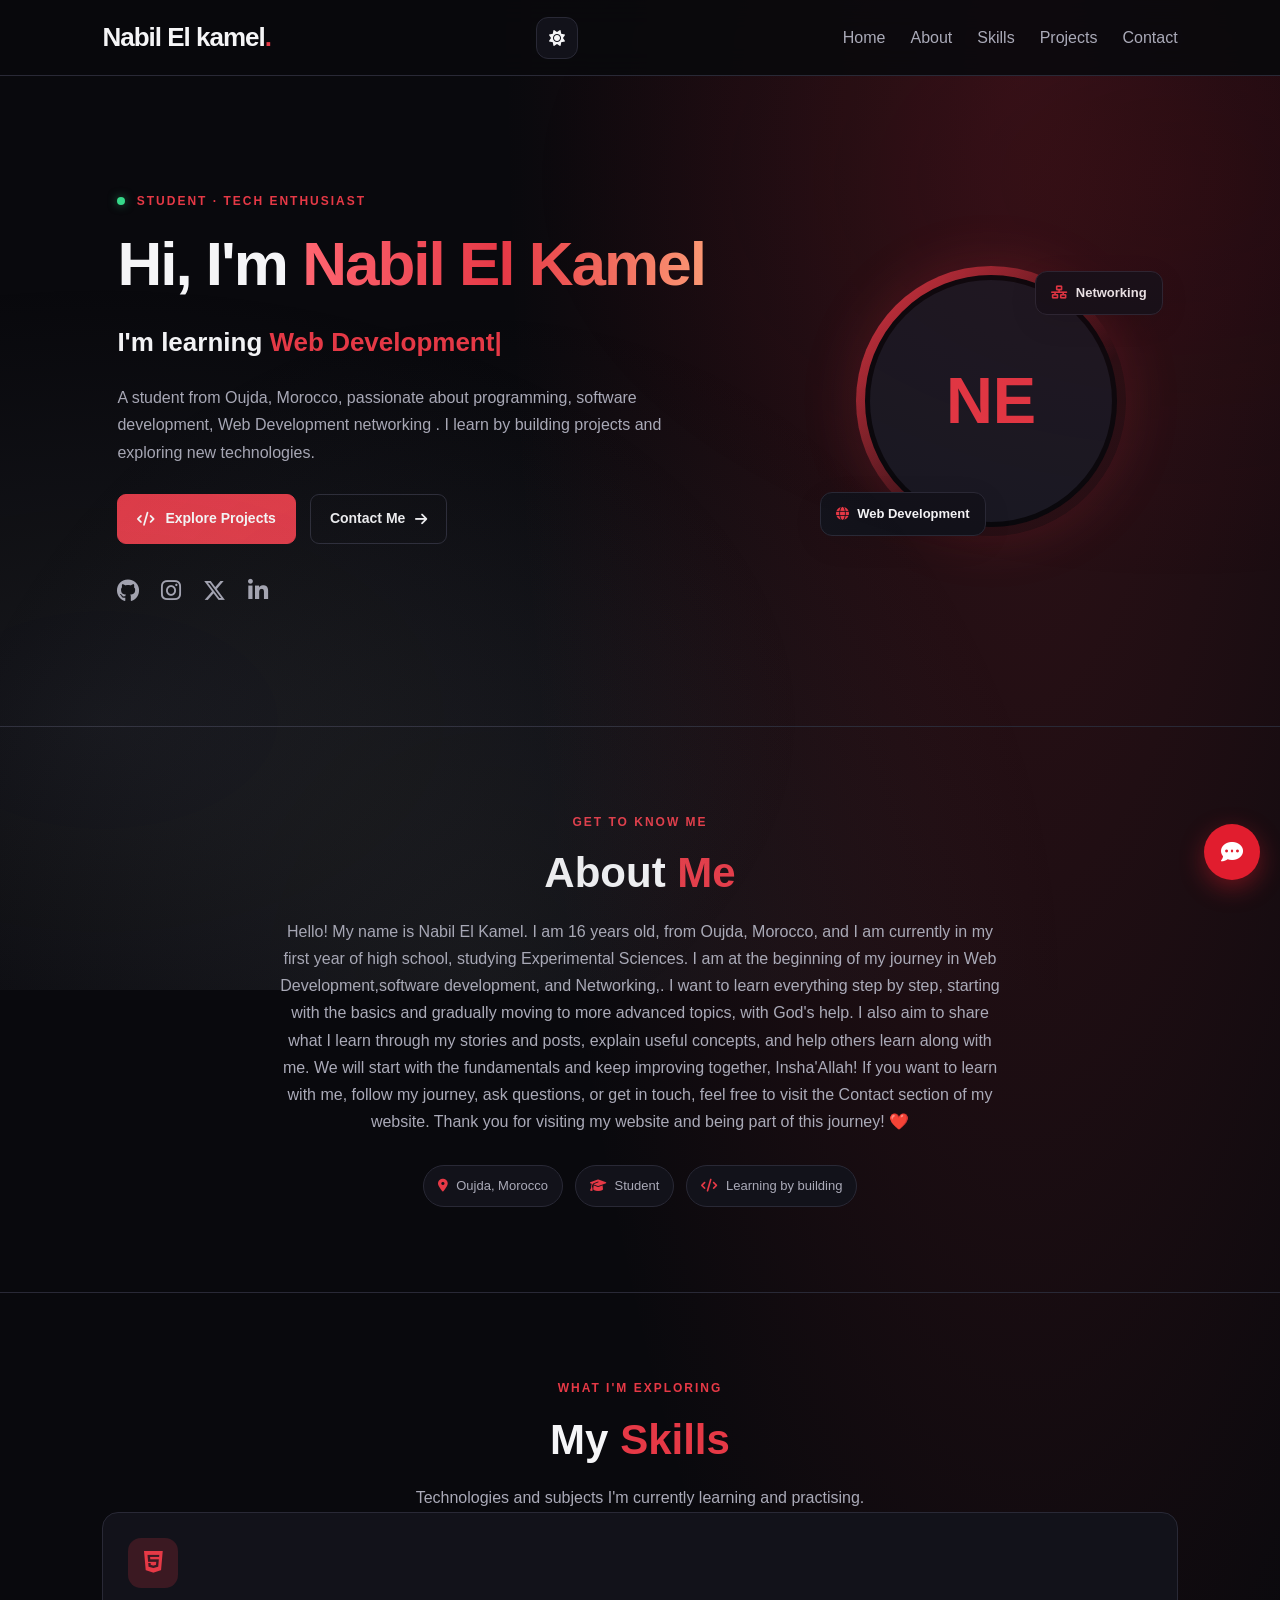
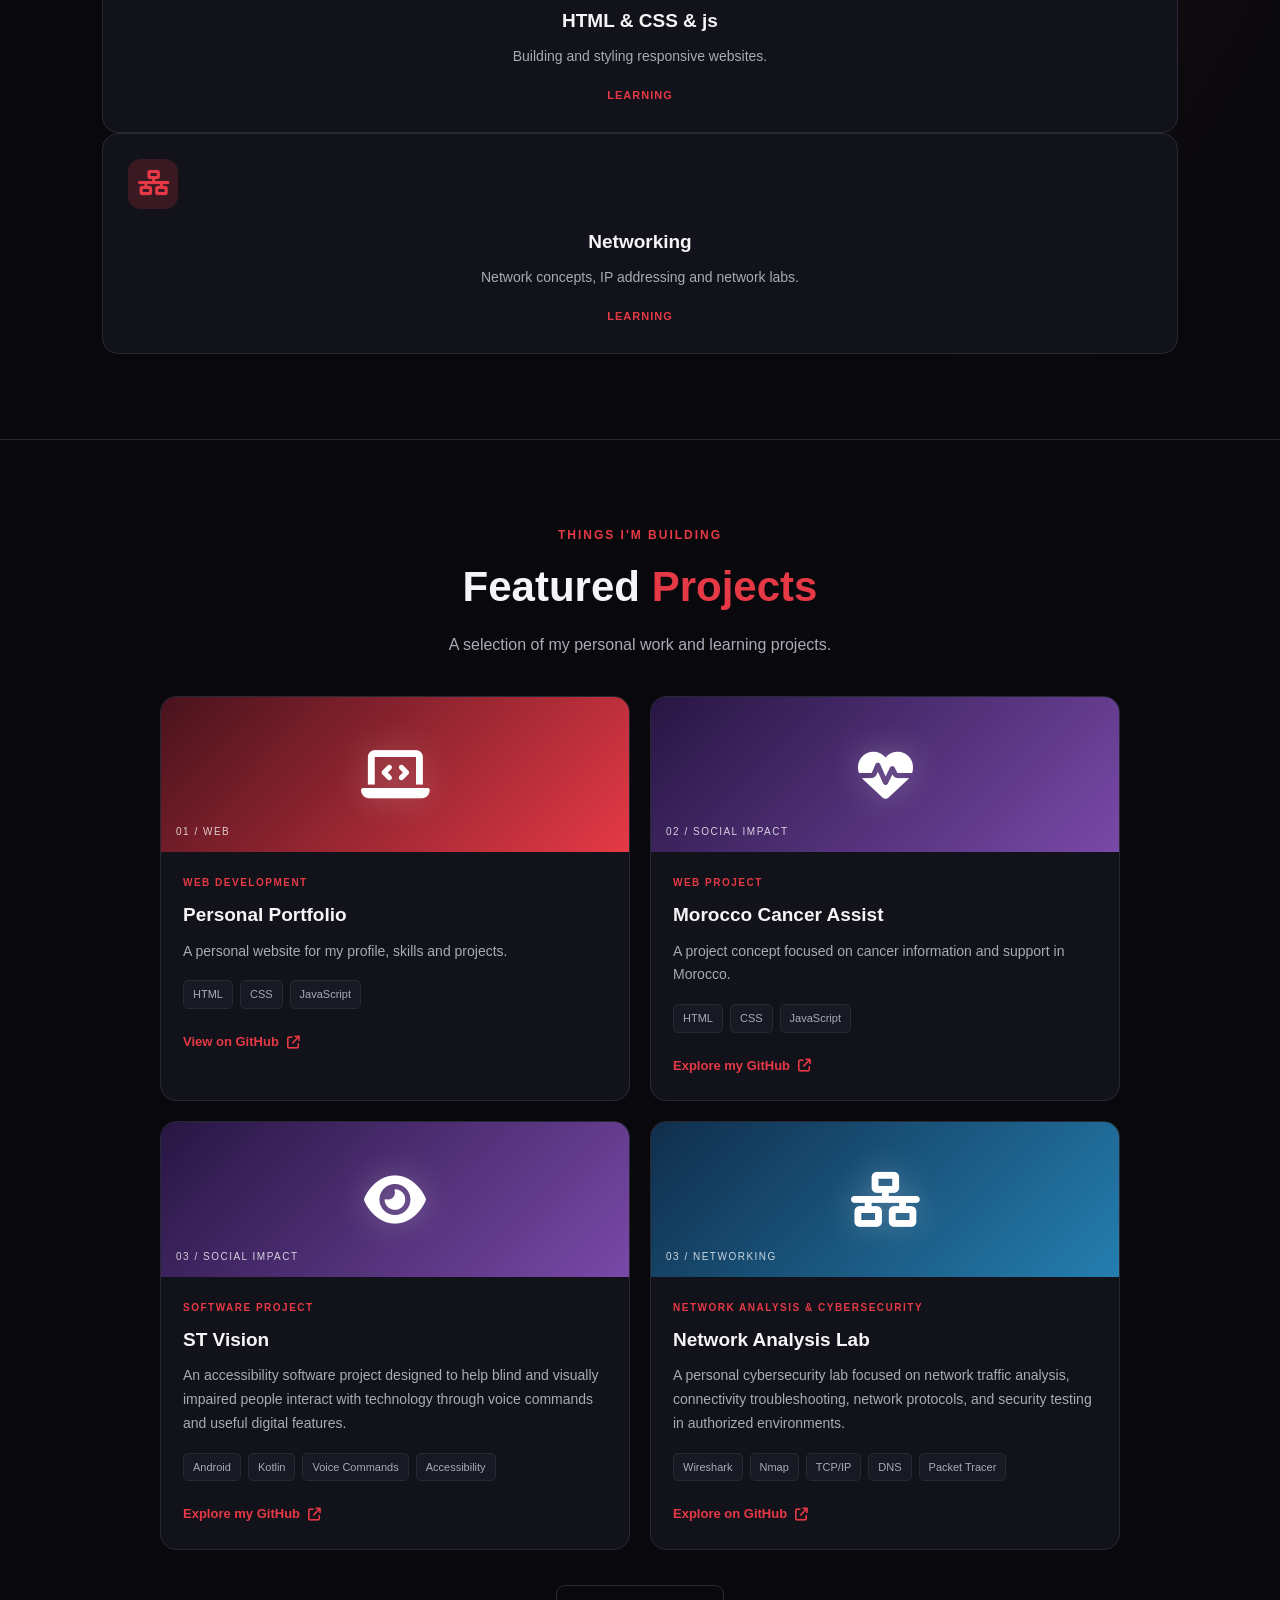
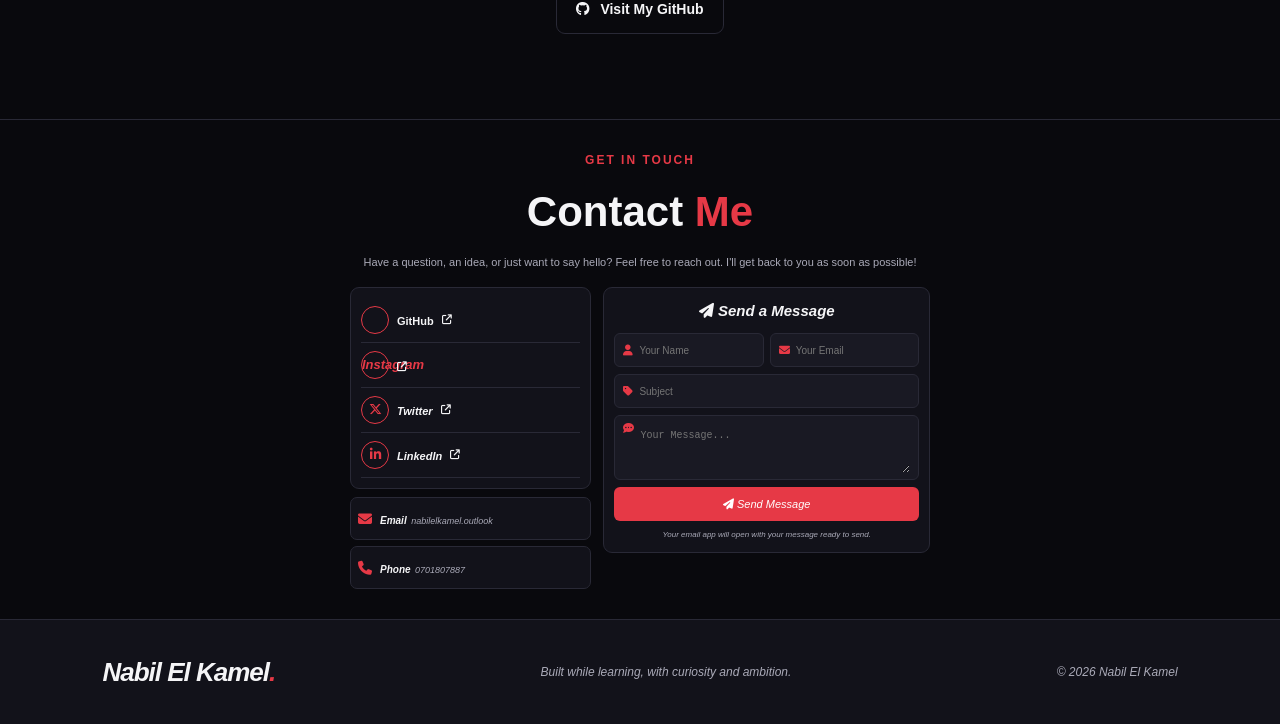
==== commit b09f1423: "Update index.html" ====
--- a/index.html
+++ b/index.html
@@ -327,11 +327,11 @@
                    href="https://github.com/elknabil795-ops"
                    target="_blank" rel="noopener noreferrer">
                     <span class="contact-social-icon">
-                        <i class="fa-brands fa-github"></i>
+                        <i class=""></i>
                     </span>
                     <span class="contact-social-copy">
                         <strong>GitHub</strong>
-                        <small>Check out my projects</small>
+                        <small></small>
                     </span>
                     <span class="contact-open">
                         <i class="fa-solid fa-arrow-up-right-from-square"></i>
@@ -342,11 +342,11 @@
                    href="https://www.instagram.com/nabil__elk_/"
                    target="_blank" rel="noopener noreferrer">
                     <span class="contact-social-icon">
-                        <i class="fa-brands fa-instagram"></i>
+                        <i class="></i>
                     </span>
                     <span class="contact-social-copy">
                         <strong>Instagram</strong>
-                        <small>Follow my journey</small>
+                        <small></small>
                     </span>
                     <span class="contact-open">
                         <i class="fa-solid fa-arrow-up-right-from-square"></i>
@@ -360,8 +360,8 @@
                         <i class="fa-brands fa-x-twitter"></i>
                     </span>
                     <span class="contact-social-copy">
-                        <strong>X (Twitter)</strong>
-                        <small>Let's connect</small>
+                        <strong>Twitter</strong>
+                        <small></small>
                     </span>
                     <span class="contact-open">
                         <i class="fa-solid fa-arrow-up-right-from-square"></i>
@@ -376,7 +376,7 @@
                     </span>
                     <span class="contact-social-copy">
                         <strong>LinkedIn</strong>
-                        <small>Professional network</small>
+                        <small></small>
                     </span>
                     <span class="contact-open">
                         <i class="fa-solid fa-arrow-up-right-from-square"></i>
--- a/style.css
+++ b/style.css
@@ -844,59 +844,197 @@
     }
 }
 
-/* Phones: keep it light */
-@media (max-width: 700px) {
-    body::before,
-    body::after {
-        animation: none;
-        will-change: auto;
-    }
-
-    .ghost-layer {
-        display: none;
-    }
-}
-
-/* Keep content readable and interactive */
-
-@media (prefers-reduced-motion: reduce) {
-    body::before,
-    body::after,
-    .ghost {
-        animation: none;
-    }
-}
-
-
-.contact-info {
-    display: flex;
-    justify-content: center;
-    flex-wrap: wrap;
+
+/* ===== MINI CONTACT ===== */
+
+.contact-section {
+    padding: 30px 15px;
+}
+
+.contact-section .section-title {
+    margin-bottom: 15px;
+}
+
+.contact-title {
+    font-size: 26px;
+    margin-bottom: 5px;
+}
+
+.contact-intro {
+    font-size: 11px;
+    margin-bottom: 15px;
+}
+
+.contact-layout {
+    max-width: 580px;
+    margin: auto;
+    display: grid;
+    grid-template-columns: 0.85fr 1.15fr;
     gap: 12px;
-    margin-top: 22px;
-}
-
-.contact-item {
-    display: flex;
-    align-items: center;
-    gap: 10px;
-    padding: 14px 18px;
-    color: var(--text);
+    align-items: start;
+}
+
+.contact-social-card,
+.contact-form-card {
+    padding: 10px;
+    border-radius: 9px;
     background: var(--surface);
     border: 1px solid var(--border);
-    border-radius: 10px;
-    text-decoration: none;
-    transition: 0.3s ease;
-    overflow-wrap: anywhere;
-}
-
-.contact-item i {
-    color: var(--red);
-    font-size: 20px;
-}
-
-.contact-item:hover {
-    border-color: var(--red);
-    transform: translateY(-3px);
-    box-shadow: 0 0 15px var(--red-glow);
-}
+}
+
+.contact-social-row {
+    min-height: 45px;
+    gap: 8px;
+    display: flex;
+    align-items: center;
+    border-bottom: 1px solid var(--border);
+}
+
+.contact-social-icon {
+    width: 28px;
+    height: 28px;
+    flex: 0 0 28px;
+    display: grid;
+    place-items: center;
+    font-size: 13px;
+    color: var(--red);
+    border: 1px solid var(--red);
+    border-radius: 50%;
+}
+
+.contact-social-copy strong {
+    font-size: 11px;
+}
+
+.contact-social-copy small {
+    font-size: 9px;
+    color: var(--muted);
+}
+
+.contact-open {
+    font-size: 10px;
+}
+
+.contact-details {
+    display: flex;
+    flex-direction: column;
+    gap: 6px;
+    margin-top: 8px;
+}
+
+.contact-detail-card {
+    min-height: 42px;
+    padding: 7px;
+    display: flex;
+    align-items: center;
+    gap: 8px;
+    border: 1px solid var(--border);
+    border-radius: 7px;
+    background: var(--surface);
+}
+
+.contact-detail-card > i {
+    font-size: 14px;
+    color: var(--red);
+}
+
+.contact-detail-card strong {
+    font-size: 10px;
+}
+
+.contact-detail-card small {
+    font-size: 9px;
+    color: var(--muted);
+}
+
+.contact-form-card h3 {
+    font-size: 15px;
+    margin-bottom: 10px;
+}
+
+.contact-form {
+    display: flex;
+    flex-direction: column;
+    gap: 7px;
+}
+
+.contact-form-row {
+    display: grid;
+    grid-template-columns: 1fr 1fr;
+    gap: 6px;
+}
+
+.contact-field {
+    min-height: 34px;
+    padding: 0 8px;
+    display: flex;
+    align-items: center;
+    gap: 6px;
+    border: 1px solid var(--border);
+    border-radius: 6px;
+    background: var(--surface-2);
+}
+
+.contact-field i {
+    font-size: 11px;
+    color: var(--red);
+}
+
+.contact-field input,
+.contact-field textarea {
+    width: 100%;
+    min-width: 0;
+    padding: 7px 0;
+    font-size: 10px;
+    border: 0;
+    outline: 0;
+    background: transparent;
+    color: var(--text);
+}
+
+.contact-message-field {
+    min-height: 65px;
+    align-items: flex-start;
+    padding-top: 7px;
+}
+
+.contact-message-field textarea {
+    min-height: 50px;
+    resize: vertical;
+}
+
+.contact-send-btn {
+    min-height: 34px;
+    font-size: 11px;
+    border: 0;
+    border-radius: 6px;
+    background: var(--red);
+    color: white;
+    cursor: pointer;
+}
+
+.contact-form-note {
+    font-size: 8px;
+    text-align: center;
+    color: var(--muted);
+}
+
+@media (max-width: 600px) {
+    .contact-layout {
+        grid-template-columns: 1fr;
+        max-width: 350px;
+    }
+
+    .contact-section {
+        padding: 25px 12px;
+    }
+
+    .contact-title {
+        font-size: 23px;
+    }
+
+    .contact-form-row {
+        grid-template-columns: 1fr;
+    }
+}
+
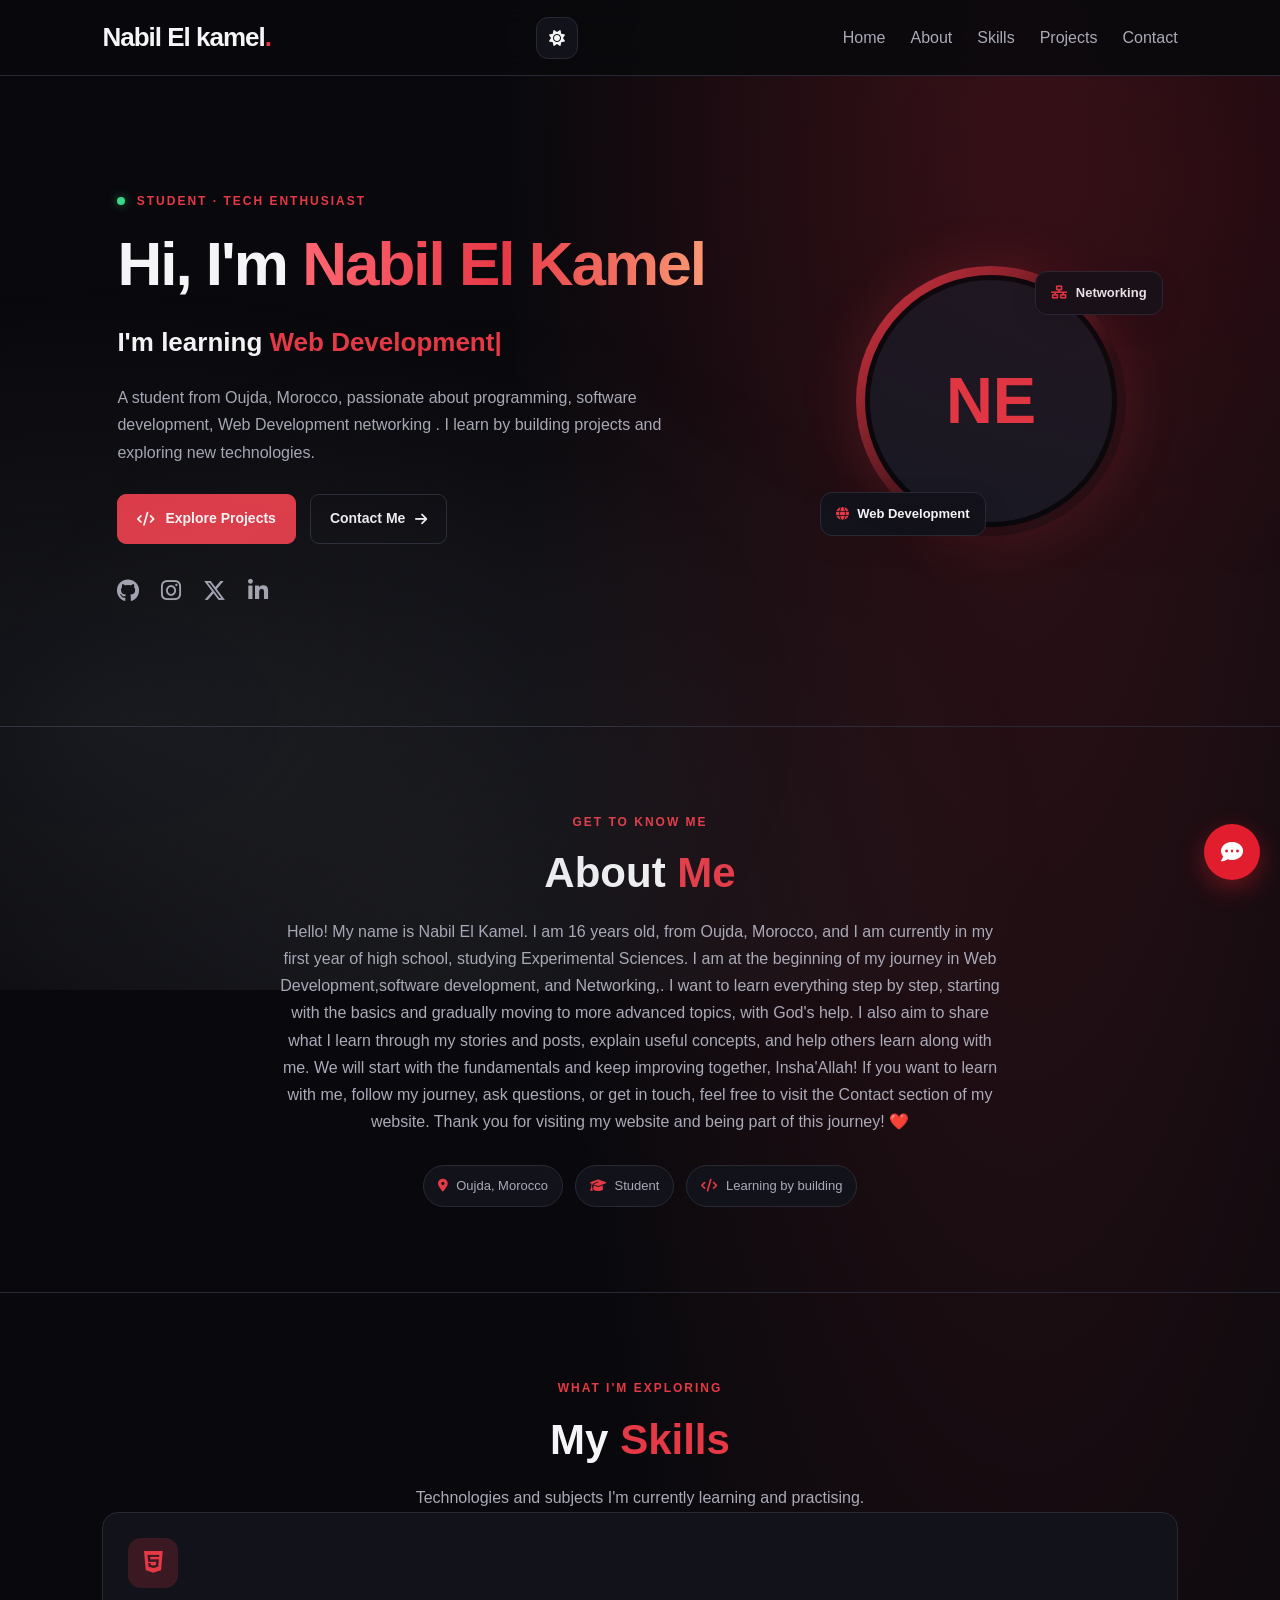
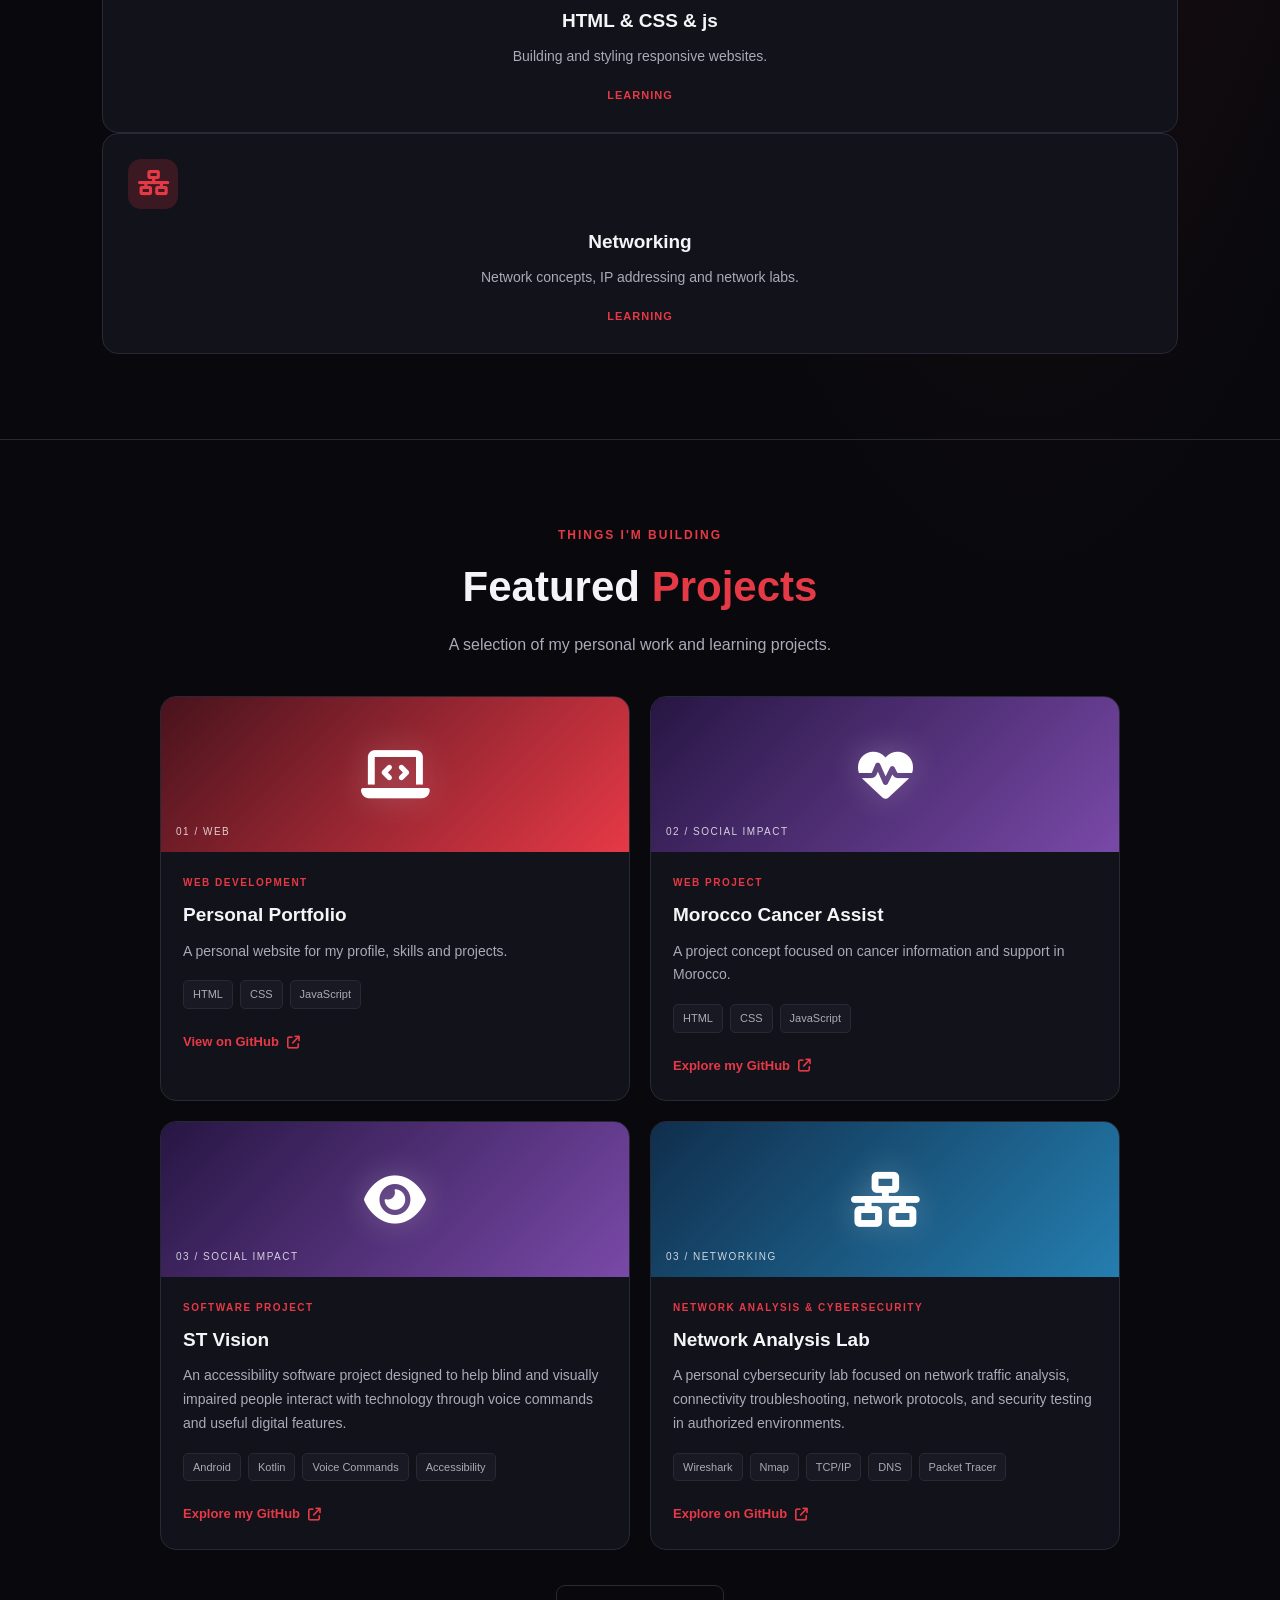
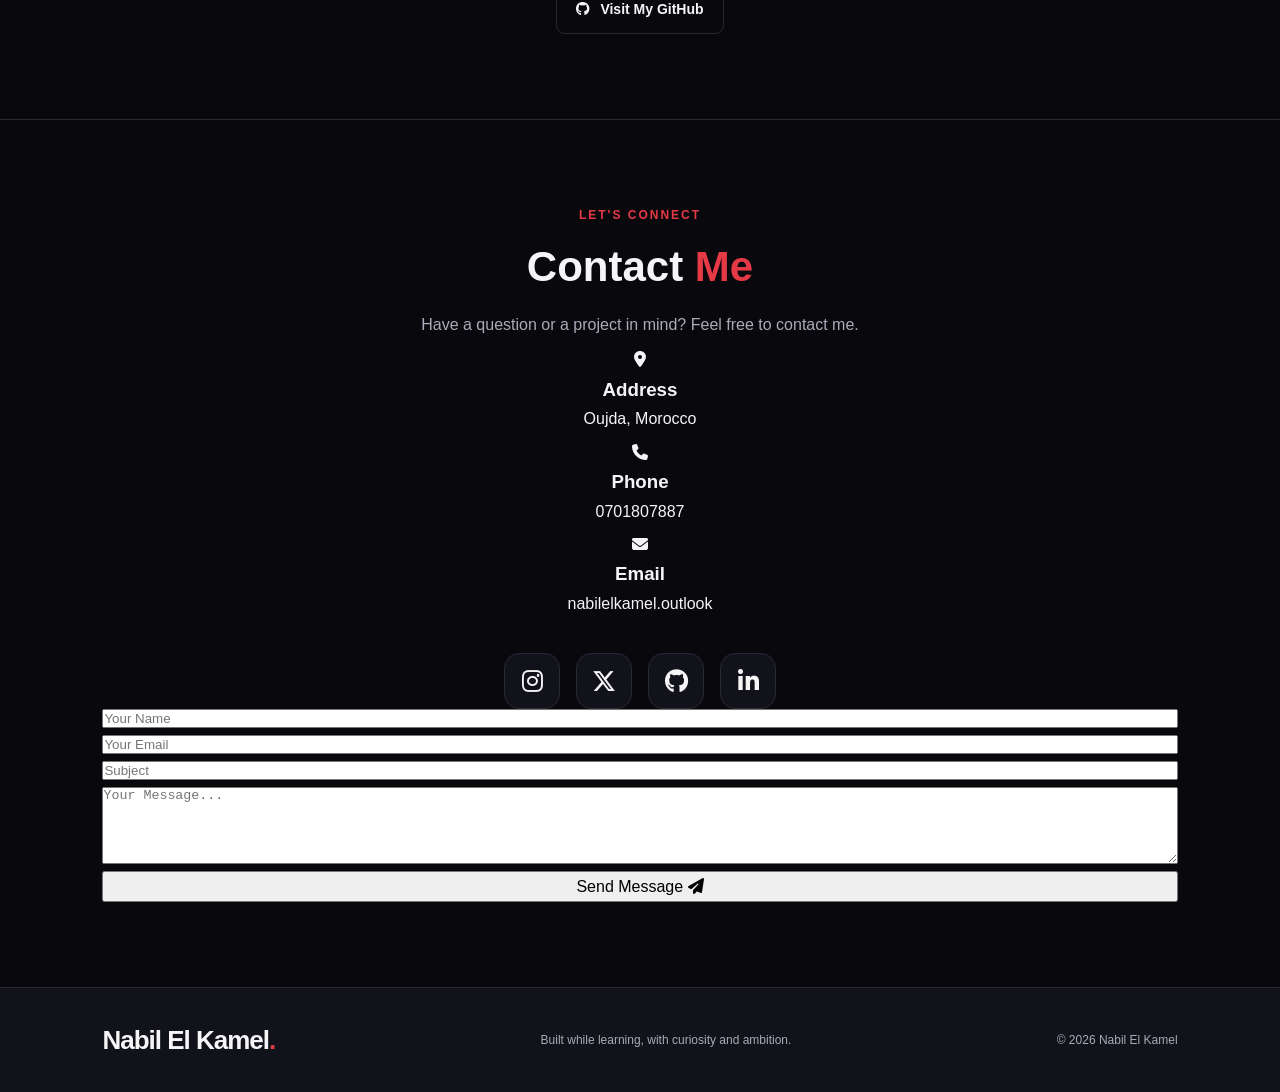
==== commit a7af1142: "Update index.html" ====
--- a/index.html
+++ b/index.html
@@ -302,168 +302,83 @@
             <i class="fa-brands fa-github"></i> Visit My GitHub
         </a>
     </section>
-<!-- CONTACT -->
-<section class="section reveal contact-section" id="contact">
-
-    <p class="eyebrow">GET IN TOUCH</p>
-
+<!-- CONTACT SECTION -->
+<section class="section reveal" id="contact">
+
+    <p class="eyebrow">LET'S CONNECT</p>
     <h2 class="section-title">
         Contact <span class="accent">Me</span>
     </h2>
 
-    <p class="section-text contact-intro">
-        Have a question, an idea, or just want to say hello?
-        Feel free to reach out. I'll get back to you as soon as possible!
+    <p class="section-text">
+        Have a question or a project in mind? Feel free to contact me.
     </p>
 
-    <div class="contact-layout">
-
-        <!-- LEFT SIDE -->
-        <div class="contact-left">
-
-            <div class="contact-social-card">
-
-                <a class="contact-social-row"
-                   href="https://github.com/elknabil795-ops"
-                   target="_blank" rel="noopener noreferrer">
-                    <span class="contact-social-icon">
-                        <i class=""></i>
-                    </span>
-                    <span class="contact-social-copy">
-                        <strong>GitHub</strong>
-                        <small></small>
-                    </span>
-                    <span class="contact-open">
-                        <i class="fa-solid fa-arrow-up-right-from-square"></i>
-                    </span>
-                </a>
-
-                <a class="contact-social-row"
-                   href="https://www.instagram.com/nabil__elk_/"
-                   target="_blank" rel="noopener noreferrer">
-                    <span class="contact-social-icon">
-                        <i class="></i>
-                    </span>
-                    <span class="contact-social-copy">
-                        <strong>Instagram</strong>
-                        <small></small>
-                    </span>
-                    <span class="contact-open">
-                        <i class="fa-solid fa-arrow-up-right-from-square"></i>
-                    </span>
-                </a>
-
-                <a class="contact-social-row"
-                   href="https://x.com/elknabil299269"
-                   target="_blank" rel="noopener noreferrer">
-                    <span class="contact-social-icon">
-                        <i class="fa-brands fa-x-twitter"></i>
-                    </span>
-                    <span class="contact-social-copy">
-                        <strong>Twitter</strong>
-                        <small></small>
-                    </span>
-                    <span class="contact-open">
-                        <i class="fa-solid fa-arrow-up-right-from-square"></i>
-                    </span>
-                </a>
-
-                <a class="contact-social-row"
-                   href="https://www.linkedin.com/in/nabil-el-kamel-16363b412/"
-                   target="_blank" rel="noopener noreferrer">
-                    <span class="contact-social-icon">
-                        <i class="fa-brands fa-linkedin-in"></i>
-                    </span>
-                    <span class="contact-social-copy">
-                        <strong>LinkedIn</strong>
-                        <small></small>
-                    </span>
-                    <span class="contact-open">
-                        <i class="fa-solid fa-arrow-up-right-from-square"></i>
-                    </span>
-                </a>
-
-            </div>
-
-            <div class="contact-details">
-
-                <a class="contact-detail-card"
-                   href="mailto:YOUR_EMAIL_HERE">
-                    <i class="fa-solid fa-envelope"></i>
-                    <span>
-                        <strong>Email</strong>
-                        <small>nabilelkamel.outlook</small>
-                    </span>
-                </a>
-
-                <a class="contact-detail-card"
-                   href="tel:+212701807887">
-                    <i class="fa-solid fa-phone"></i>
-                    <span>
-                        <strong>Phone</strong>
-                        <small>0701807887</small>
-                    </span>
-                </a>
-
-            </div>
-        </div>
-
-        <!-- RIGHT SIDE -->
-        <div class="contact-form-card">
-
-            <h3>
-                <i class="fa-solid fa-paper-plane"></i>
-                Send a Message
-            </h3>
-
-            <form id="contactForm" class="contact-form">
-
-                <div class="contact-form-row">
-
-                    <label class="contact-field">
-                        <i class="fa-solid fa-user"></i>
-                        <input type="text"
-                               id="contactName"
-                               placeholder="Your Name"
-                               required>
-                    </label>
-
-                    <label class="contact-field">
-                        <i class="fa-solid fa-envelope"></i>
-                        <input type="email"
-                               id="contactEmail"
-                               placeholder="Your Email"
-                               required>
-                    </label>
-
-                </div>
-
-                <label class="contact-field">
-                    <i class="fa-solid fa-tag"></i>
-                    <input type="text"
-                           id="contactSubject"
-                           placeholder="Subject"
-                           required>
-                </label>
-
-                <label class="contact-field contact-message-field">
-                    <i class="fa-solid fa-comment-dots"></i>
-                    <textarea id="contactMessage"
-                              placeholder="Your Message..."
-                              required></textarea>
-                </label>
-
-                <button class="contact-send-btn" type="submit">
-                    <i class="fa-solid fa-paper-plane"></i>
-                    Send Message
-                </button>
-
-                <p class="contact-form-note">
-                    Your email app will open with your message ready to send.
-                </p>
-
-            </form>
-        </div>
+    <div class="contact-container">
+
+        <!-- CONTACT INFORMATION -->
+        <div class="contact-details">
+
+            <div class="contact-box">
+                <i class="fa-solid fa-location-dot"></i>
+                <div>
+                    <h3>Address</h3>
+                    <p>Oujda, Morocco</p>
+                </div>
+            </div>
+
+            <div class="contact-box">
+                <i class="fa-solid fa-phone"></i>
+                <div>
+                    <h3>Phone</h3>
+                    <p>0701807887</p>
+                </div>
+            </div>
+
+            <div class="contact-box">
+                <i class="fa-solid fa-envelope"></i>
+                <div>
+                    <h3>Email</h3>
+                    <p>nabilelkamel.outlook</p>
+                </div>
+            </div>
+
+            <div class="social-links">
+                <a class="social instagram" href="https://www.instagram.com/nabil__elk_/" target="_blank">
+                    <i class="fa-brands fa-instagram"></i>
+                </a>
+
+                <a class="social x-twitter" href="https://x.com/elknabil299269" target="_blank">
+                    <i class="fa-brands fa-x-twitter"></i>
+                </a>
+
+                <a class="social github" href="https://github.com/elknabil795-ops" target="_blank">
+                    <i class="fa-brands fa-github"></i>
+                </a>
+
+                <a class="social linkedin" href="https://www.linkedin.com/in/nabil-el-kamel-16363b412/" target="_blank">
+                    <i class="fa-brands fa-linkedin-in"></i>
+                </a>
+            </div>
+
+        </div>
+
+        <!-- CONTACT FORM -->
+        <form class="contact-form" id="contact-form">
+
+            <input type="text" placeholder="Your Name" required>
+
+            <input type="email" placeholder="Your Email" required>
+
+            <input type="text" placeholder="Subject" required>
+
+            <textarea rows="5" placeholder="Your Message..." required></textarea>
+
+            <button type="submit">
+                Send Message <i class="fa-solid fa-paper-plane"></i>
+            </button>
+
+        </form>
 
     </div>
 
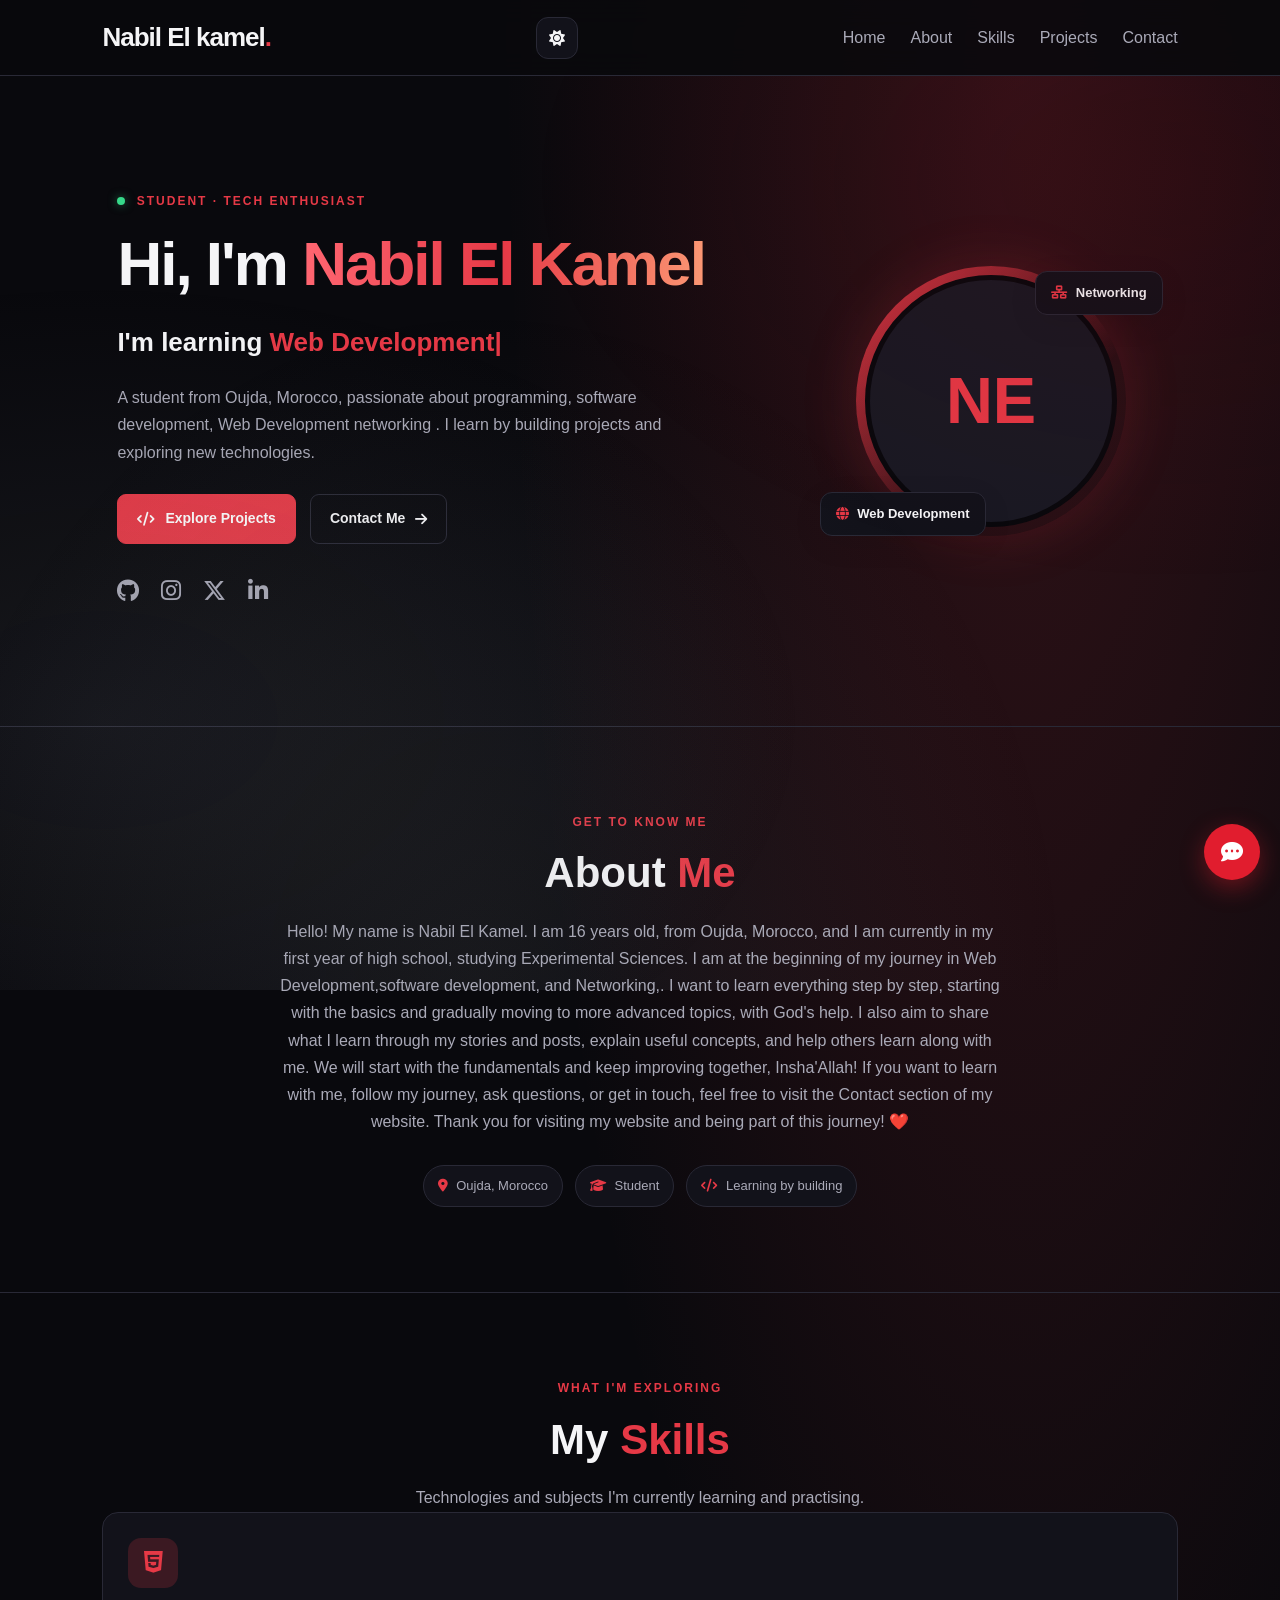
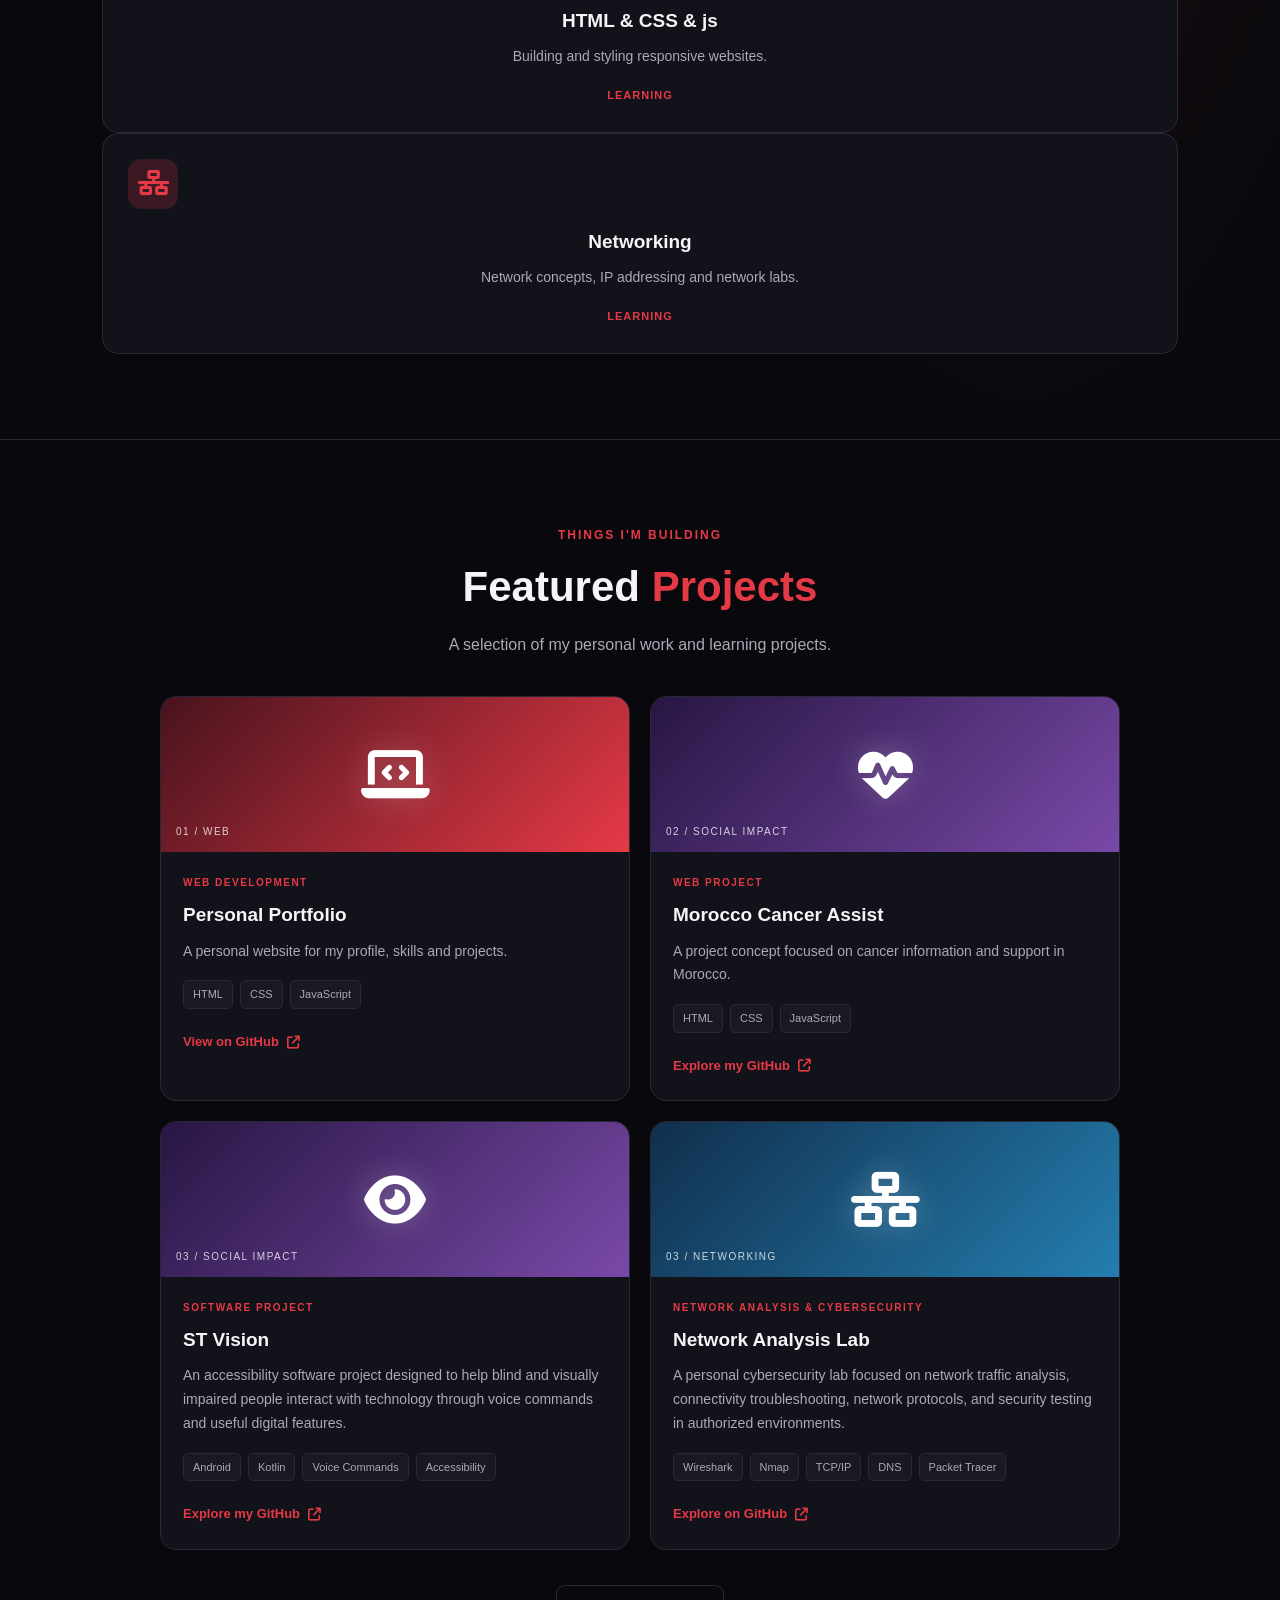
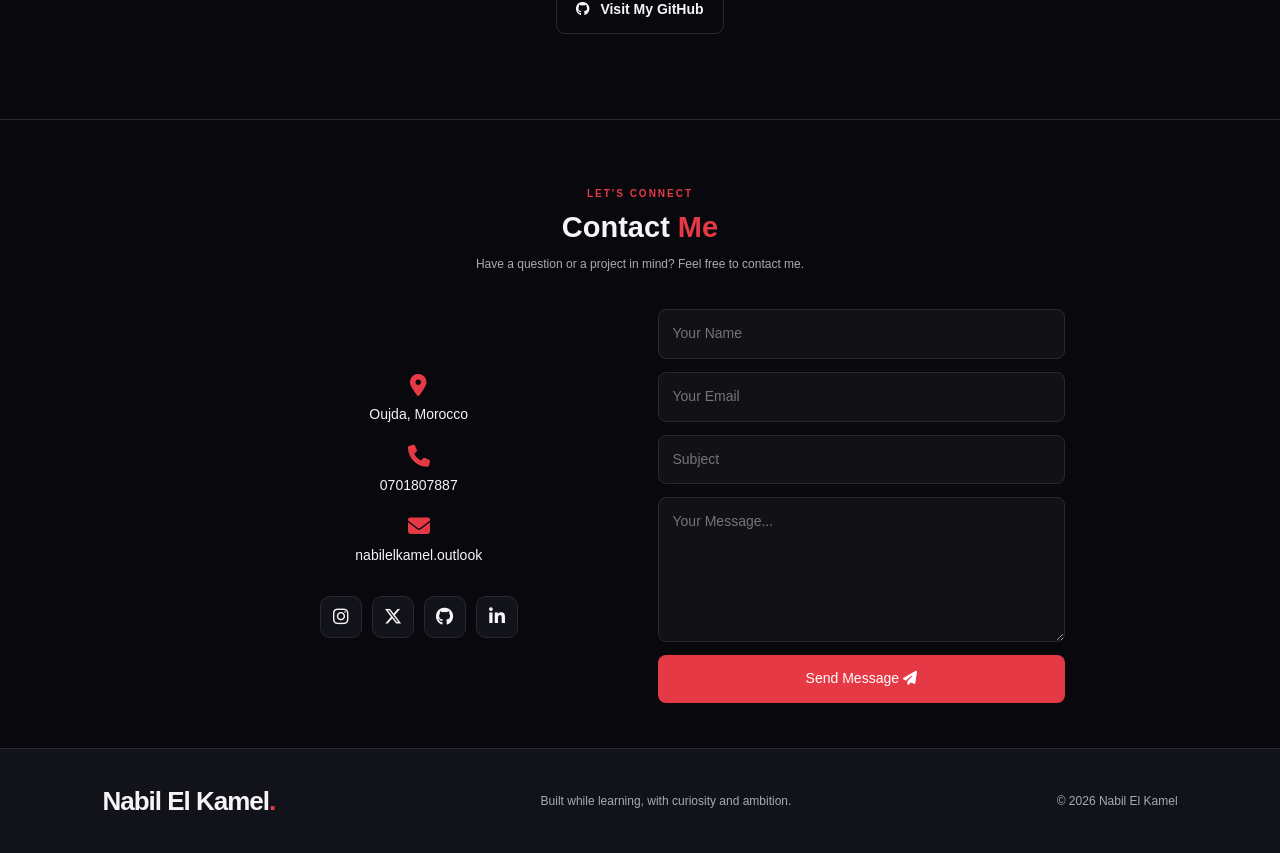
==== commit d9a978d0: "Update index.html" ====
--- a/index.html
+++ b/index.html
@@ -322,7 +322,6 @@
             <div class="contact-box">
                 <i class="fa-solid fa-location-dot"></i>
                 <div>
-                    <h3>Address</h3>
                     <p>Oujda, Morocco</p>
                 </div>
             </div>
@@ -330,7 +329,6 @@
             <div class="contact-box">
                 <i class="fa-solid fa-phone"></i>
                 <div>
-                    <h3>Phone</h3>
                     <p>0701807887</p>
                 </div>
             </div>
@@ -338,7 +336,6 @@
             <div class="contact-box">
                 <i class="fa-solid fa-envelope"></i>
                 <div>
-                    <h3>Email</h3>
                     <p>nabilelkamel.outlook</p>
                 </div>
             </div>
--- a/style.css
+++ b/style.css
@@ -845,196 +845,251 @@
 }
 
 
-/* ===== MINI CONTACT ===== */
-
-.contact-section {
-    padding: 30px 15px;
-}
-
-.contact-section .section-title {
-    margin-bottom: 15px;
-}
-
-.contact-title {
-    font-size: 26px;
-    margin-bottom: 5px;
-}
-
-.contact-intro {
-    font-size: 11px;
-    margin-bottom: 15px;
-}
-
-.contact-layout {
-    max-width: 580px;
-    margin: auto;
-    display: grid;
-    grid-template-columns: 0.85fr 1.15fr;
-    gap: 12px;
-    align-items: start;
-}
-
-.contact-social-card,
-.contact-form-card {
-    padding: 10px;
-    border-radius: 9px;
+/* ===== CONTACT - COMPACT ST DESIGN ===== */
+
+#contact {
+    padding: 45px 15px;
+    text-align: center;
+}
+
+#contact .eyebrow {
+    font-size: 10px;
+    margin-bottom: 7px;
+}
+
+#contact .section-title {
+    font-size: 29px;
+    margin-bottom: 8px;
+}
+
+#contact .section-text {
+    font-size: 12px;
+    max-width: 420px;
+    margin: 0 auto 18px;
+}
+
+#contact .social-links {
+    max-width: 520px;
+    margin: 18px auto 0;
+    display: flex;
+    justify-content: center;
+    align-items: center;
+    flex-wrap: wrap;
+    gap: 10px;
+}
+
+#contact .social {
+    width: 39px;
+    height: 39px;
+    border-radius: 10px;
+    font-size: 17px;
     background: var(--surface);
     border: 1px solid var(--border);
-}
-
-.contact-social-row {
-    min-height: 45px;
+    transition: .2s ease;
+}
+
+#contact .social:hover {
+    transform: translateY(-3px);
+    color: var(--red);
+    border-color: var(--red);
+    box-shadow: 0 0 12px var(--red-glow);
+}
+
+#contact .contact-info {
+    flex-basis: 100%;
+    display: flex;
+    justify-content: center;
+    flex-wrap: wrap;
+    gap: 9px;
+    margin-top: 7px;
+}
+
+#contact .contact-item {
+    min-height: 39px;
+    padding: 8px 12px;
+    display: flex;
+    align-items: center;
     gap: 8px;
-    display: flex;
-    align-items: center;
-    border-bottom: 1px solid var(--border);
-}
-
-.contact-social-icon {
-    width: 28px;
-    height: 28px;
-    flex: 0 0 28px;
-    display: grid;
-    place-items: center;
-    font-size: 13px;
-    color: var(--red);
-    border: 1px solid var(--red);
-    border-radius: 50%;
-}
-
-.contact-social-copy strong {
+    background: var(--surface);
+    border: 1px solid var(--border);
+    border-radius: 8px;
     font-size: 11px;
-}
-
-.contact-social-copy small {
-    font-size: 9px;
-    color: var(--muted);
-}
-
-.contact-open {
-    font-size: 10px;
-}
-
-.contact-details {
-    display: flex;
-    flex-direction: column;
-    gap: 6px;
-    margin-top: 8px;
-}
-
-.contact-detail-card {
-    min-height: 42px;
-    padding: 7px;
-    display: flex;
-    align-items: center;
-    gap: 8px;
-    border: 1px solid var(--border);
-    border-radius: 7px;
-    background: var(--surface);
-}
-
-.contact-detail-card > i {
+    transition: .2s ease;
+}
+
+#contact .contact-item i {
     font-size: 14px;
     color: var(--red);
 }
 
-.contact-detail-card strong {
-    font-size: 10px;
-}
-
-.contact-detail-card small {
-    font-size: 9px;
-    color: var(--muted);
-}
-
-.contact-form-card h3 {
-    font-size: 15px;
-    margin-bottom: 10px;
-}
-
-.contact-form {
-    display: flex;
-    flex-direction: column;
-    gap: 7px;
-}
-
-.contact-form-row {
+#contact .contact-item:hover {
+    transform: translateY(-2px);
+    border-color: var(--red);
+    box-shadow: 0 0 10px var(--red-glow);
+}
+
+@media (max-width: 500px) {
+    #contact {
+        padding: 35px 12px;
+    }
+
+    #contact .section-title {
+        font-size: 25px;
+    }
+
+    #contact .section-text {
+        font-size: 11px;
+    }
+
+    #contact .contact-info {
+        flex-direction: column;
+        align-items: center;
+    }
+
+    #contact .contact-item {
+        width: 100%;
+        max-width: 260px;
+        justify-content: center;
+    }
+}
+
+/* CONTACT SECTION FIX */
+
+#contact {
+    padding: 65px 6% 45px;
+    text-align: center;
+    scroll-margin-top: 100px;
+}
+
+#contact .contact-container {
+    width: 100%;
+    max-width: 850px;
+    margin: 35px auto 0;
     display: grid;
     grid-template-columns: 1fr 1fr;
-    gap: 6px;
-}
-
-.contact-field {
-    min-height: 34px;
-    padding: 0 8px;
-    display: flex;
-    align-items: center;
-    gap: 6px;
-    border: 1px solid var(--border);
-    border-radius: 6px;
-    background: var(--surface-2);
-}
-
-.contact-field i {
-    font-size: 11px;
-    color: var(--red);
-}
-
-.contact-field input,
-.contact-field textarea {
+    gap: 35px;
+    align-items: center;
+}
+
+#contact .contact-details {
+    display: flex;
+    flex-direction: column;
+    align-items: center;
+    gap: 18px;
+}
+
+#contact .contact-box {
+    display: flex;
+    flex-direction: column;
+    align-items: center;
+    gap: 7px;
+}
+
+#contact .contact-box i {
+    color: var(--red);
+    font-size: 22px;
+}
+
+#contact .contact-box h3 {
+    font-size: 17px;
+    margin: 0;
+}
+
+#contact .contact-box p {
+    font-size: 14px;
+    margin: 0;
+    overflow-wrap: anywhere;
+}
+
+#contact .social-links {
+    display: flex;
+    justify-content: center;
+    flex-wrap: wrap;
+    gap: 10px;
+    margin-top: 10px;
+}
+
+#contact .social {
+    width: 42px;
+    height: 42px;
+    font-size: 18px;
+}
+
+#contact .contact-form {
+    width: 100%;
+    display: flex;
+    flex-direction: column;
+    gap: 13px;
+}
+
+#contact .contact-form input,
+#contact .contact-form textarea {
+    display: block;
     width: 100%;
     min-width: 0;
-    padding: 7px 0;
-    font-size: 10px;
-    border: 0;
-    outline: 0;
-    background: transparent;
-    color: var(--text);
-}
-
-.contact-message-field {
-    min-height: 65px;
-    align-items: flex-start;
-    padding-top: 7px;
-}
-
-.contact-message-field textarea {
-    min-height: 50px;
+    padding: 12px 14px;
+    margin: 0;
+    box-sizing: border-box;
+    background: #111116;
+    color: white;
+    border: 1px solid var(--border);
+    border-radius: 8px;
+    outline: none;
+    font: inherit;
+    font-size: 14px;
+}
+
+#contact .contact-form textarea {
+    min-height: 130px;
     resize: vertical;
 }
 
-.contact-send-btn {
-    min-height: 34px;
-    font-size: 11px;
-    border: 0;
-    border-radius: 6px;
+#contact .contact-form input:focus,
+#contact .contact-form textarea:focus {
+    border-color: var(--red);
+}
+
+#contact .contact-form button {
+    width: 100%;
+    padding: 12px;
+    border: none;
+    border-radius: 8px;
     background: var(--red);
     color: white;
+    font-size: 14px;
     cursor: pointer;
 }
 
-.contact-form-note {
-    font-size: 8px;
-    text-align: center;
-    color: var(--muted);
-}
-
-@media (max-width: 600px) {
-    .contact-layout {
+/* MOBILE */
+@media (max-width: 650px) {
+    #contact {
+        padding: 55px 18px 40px;
+    }
+
+    #contact .contact-container {
         grid-template-columns: 1fr;
-        max-width: 350px;
-    }
-
-    .contact-section {
-        padding: 25px 12px;
-    }
-
-    .contact-title {
-        font-size: 23px;
-    }
-
-    .contact-form-row {
-        grid-template-columns: 1fr;
-    }
-}
-
+        gap: 25px;
+        margin-top: 25px;
+    }
+
+    #contact .contact-details {
+        gap: 15px;
+    }
+
+    #contact .contact-box i {
+        font-size: 19px;
+    }
+
+    #contact .contact-box h3 {
+        font-size: 16px;
+    }
+
+    #contact .contact-box p {
+        font-size: 13px;
+    }
+
+    #contact .contact-form {
+        max-width: 100%;
+    }
+}
+
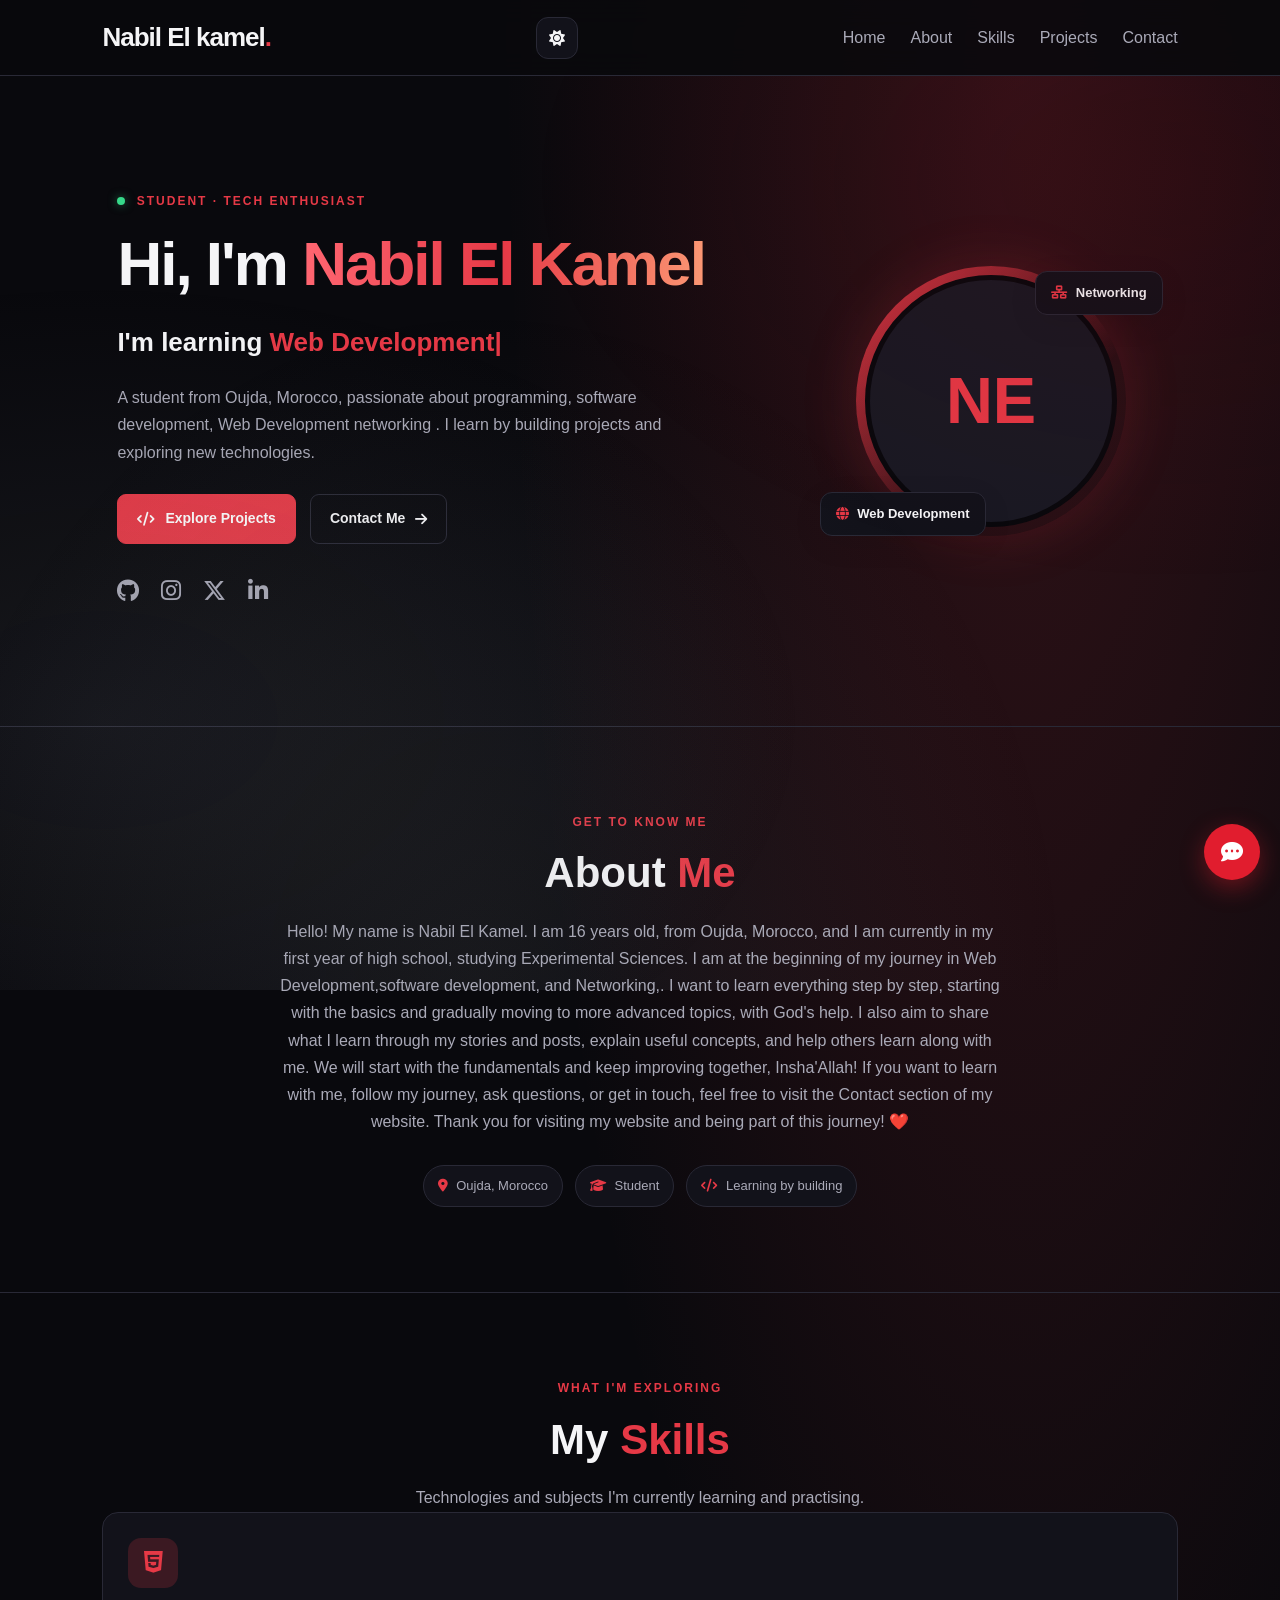
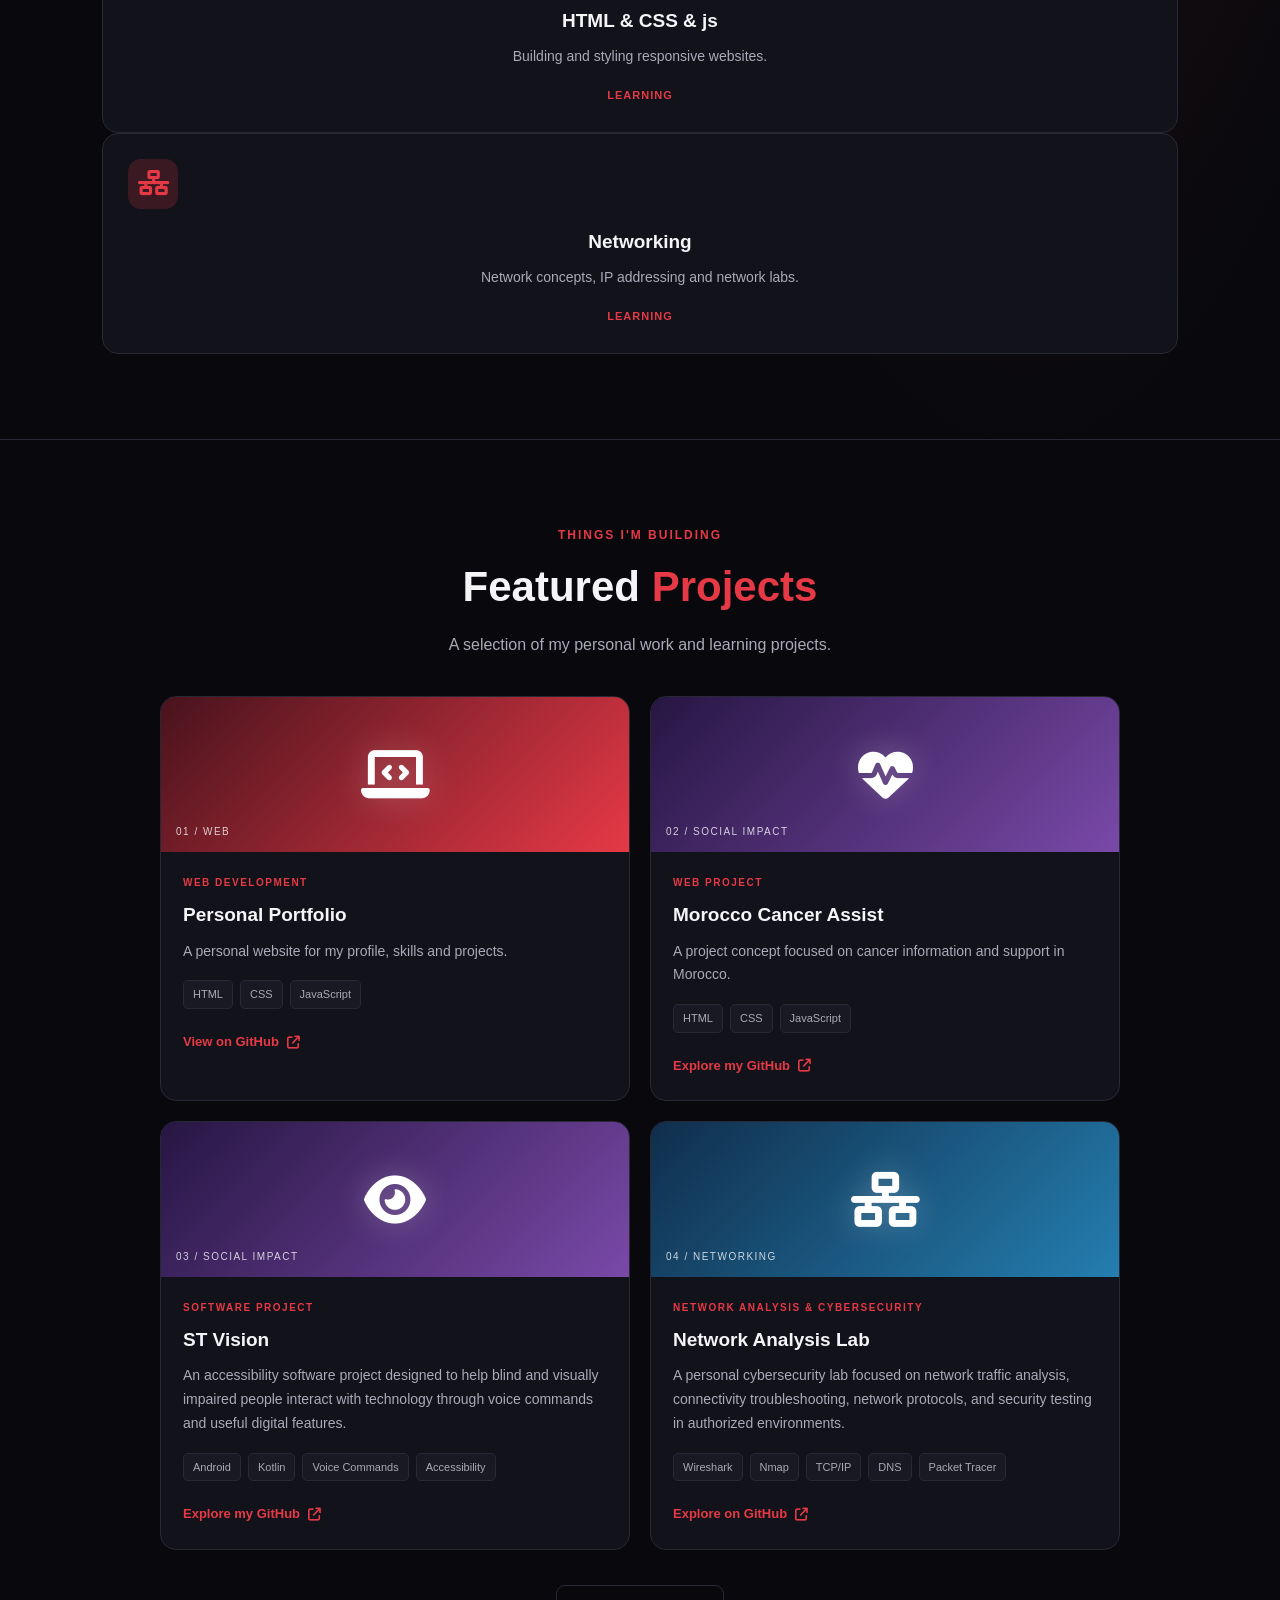
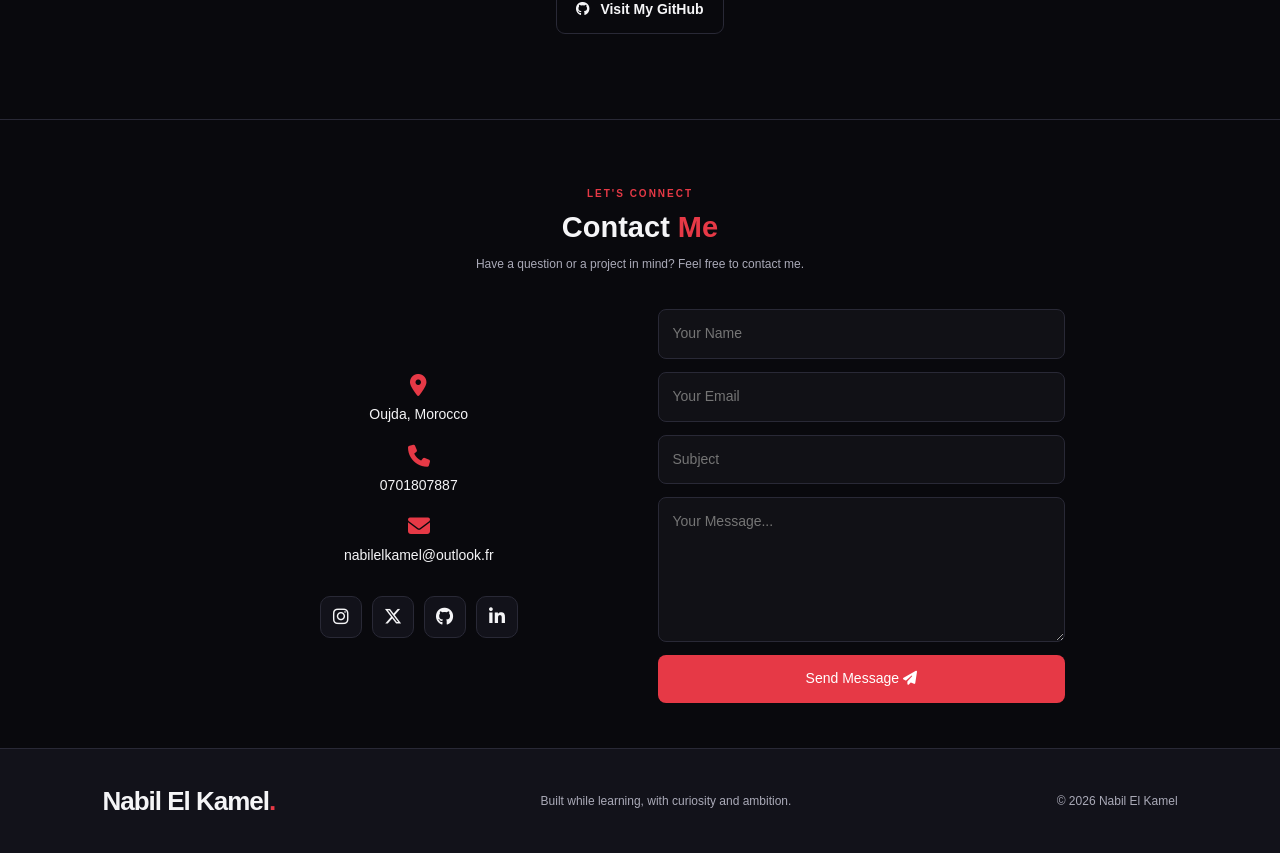
==== commit 9c56e789: "Fix duplicate sections and update contact email Removed duplicate head and footer sections, correcte" ====
--- a/index.html
+++ b/index.html
@@ -261,7 +261,7 @@
             <article class="project-card">
                 <div class="project-visual visual-blue">
                     <i class="fa-solid fa-network-wired"></i>
-                    <span>03 / NETWORKING</span>
+                    <span>04 / NETWORKING</span>
                 </div>
 
                 <div class="project-info">
@@ -336,7 +336,7 @@
             <div class="contact-box">
                 <i class="fa-solid fa-envelope"></i>
                 <div>
-                    <p>nabilelkamel.outlook</p>
+                    <p>nabilelkamel@outlook.fr</p>
                 </div>
             </div>
 
@@ -349,7 +349,7 @@
                     <i class="fa-brands fa-x-twitter"></i>
                 </a>
 
-                <a class="social github" href="https://github.com/elknabil795-ops" target="_blank">
+                <a class="social github" href="https://github.com/nabilelkamel-ops" target="_blank">
                     <i class="fa-brands fa-github"></i>
                 </a>
 
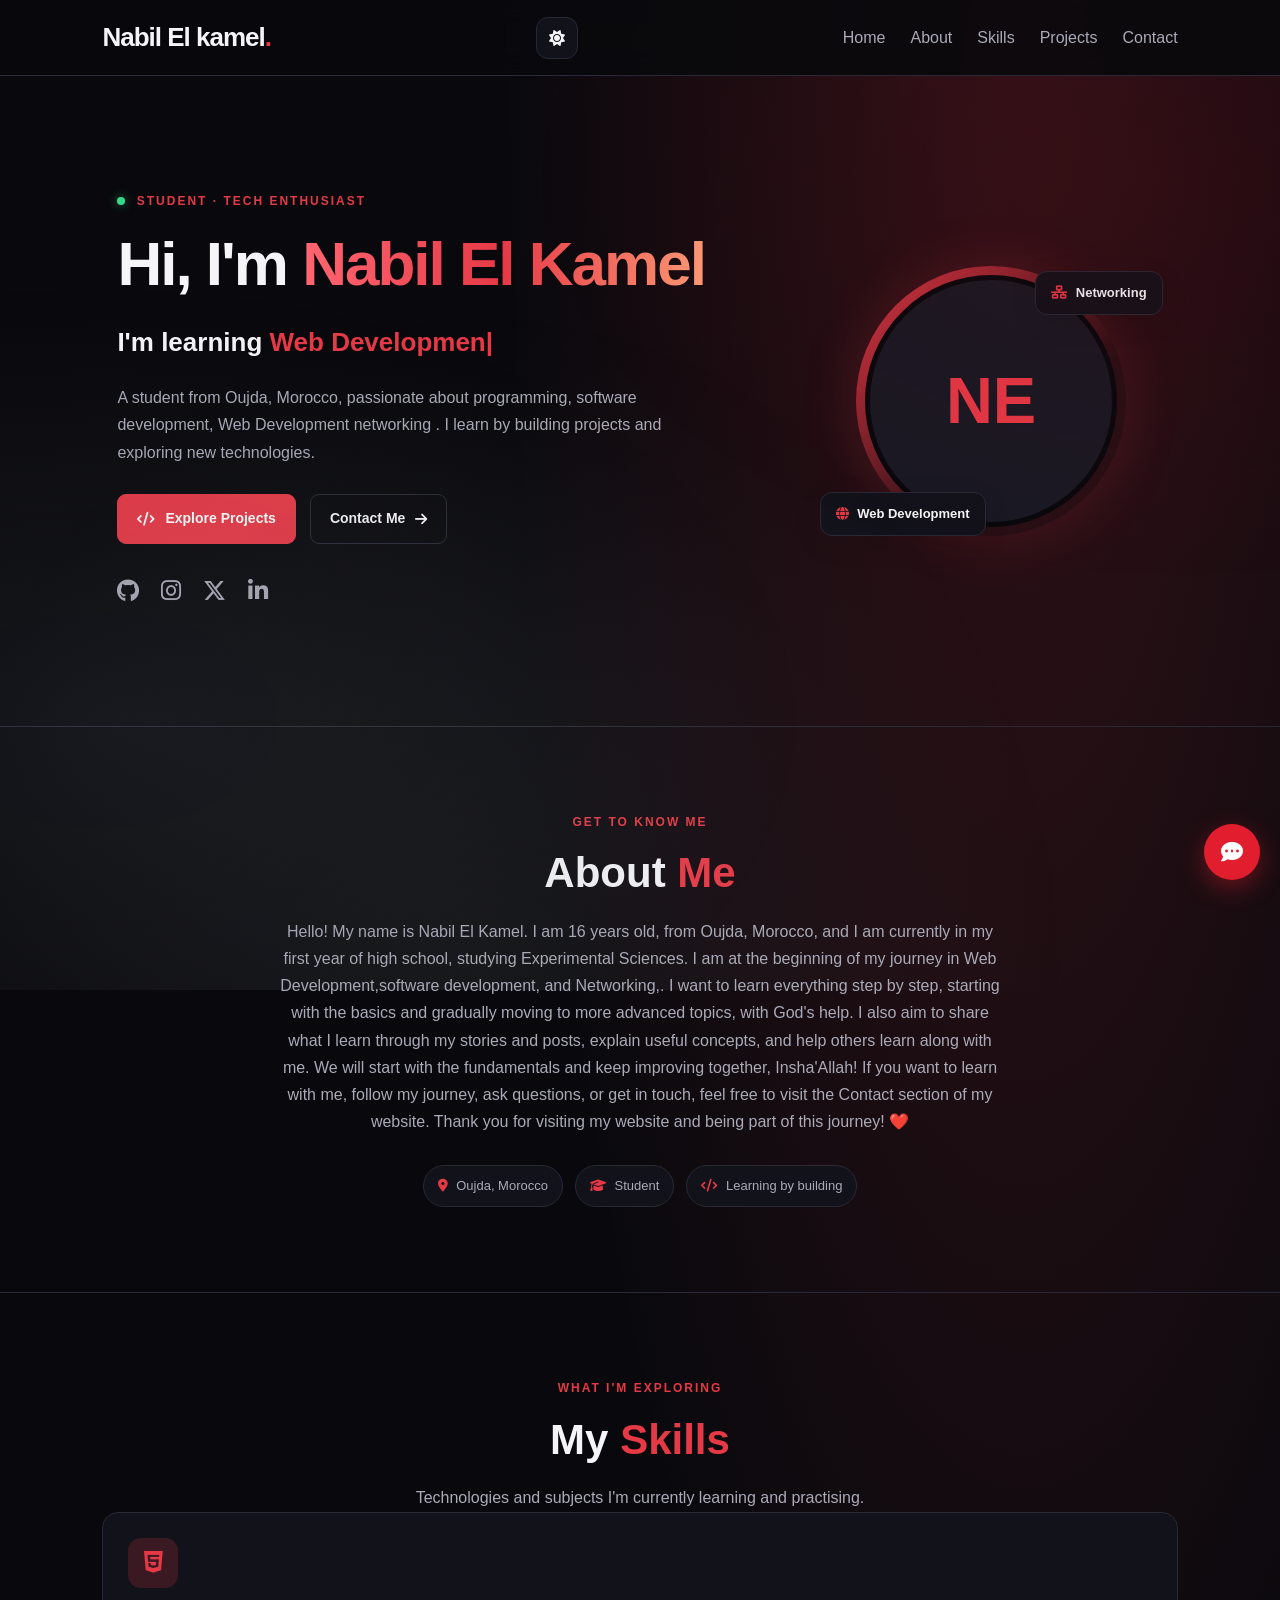
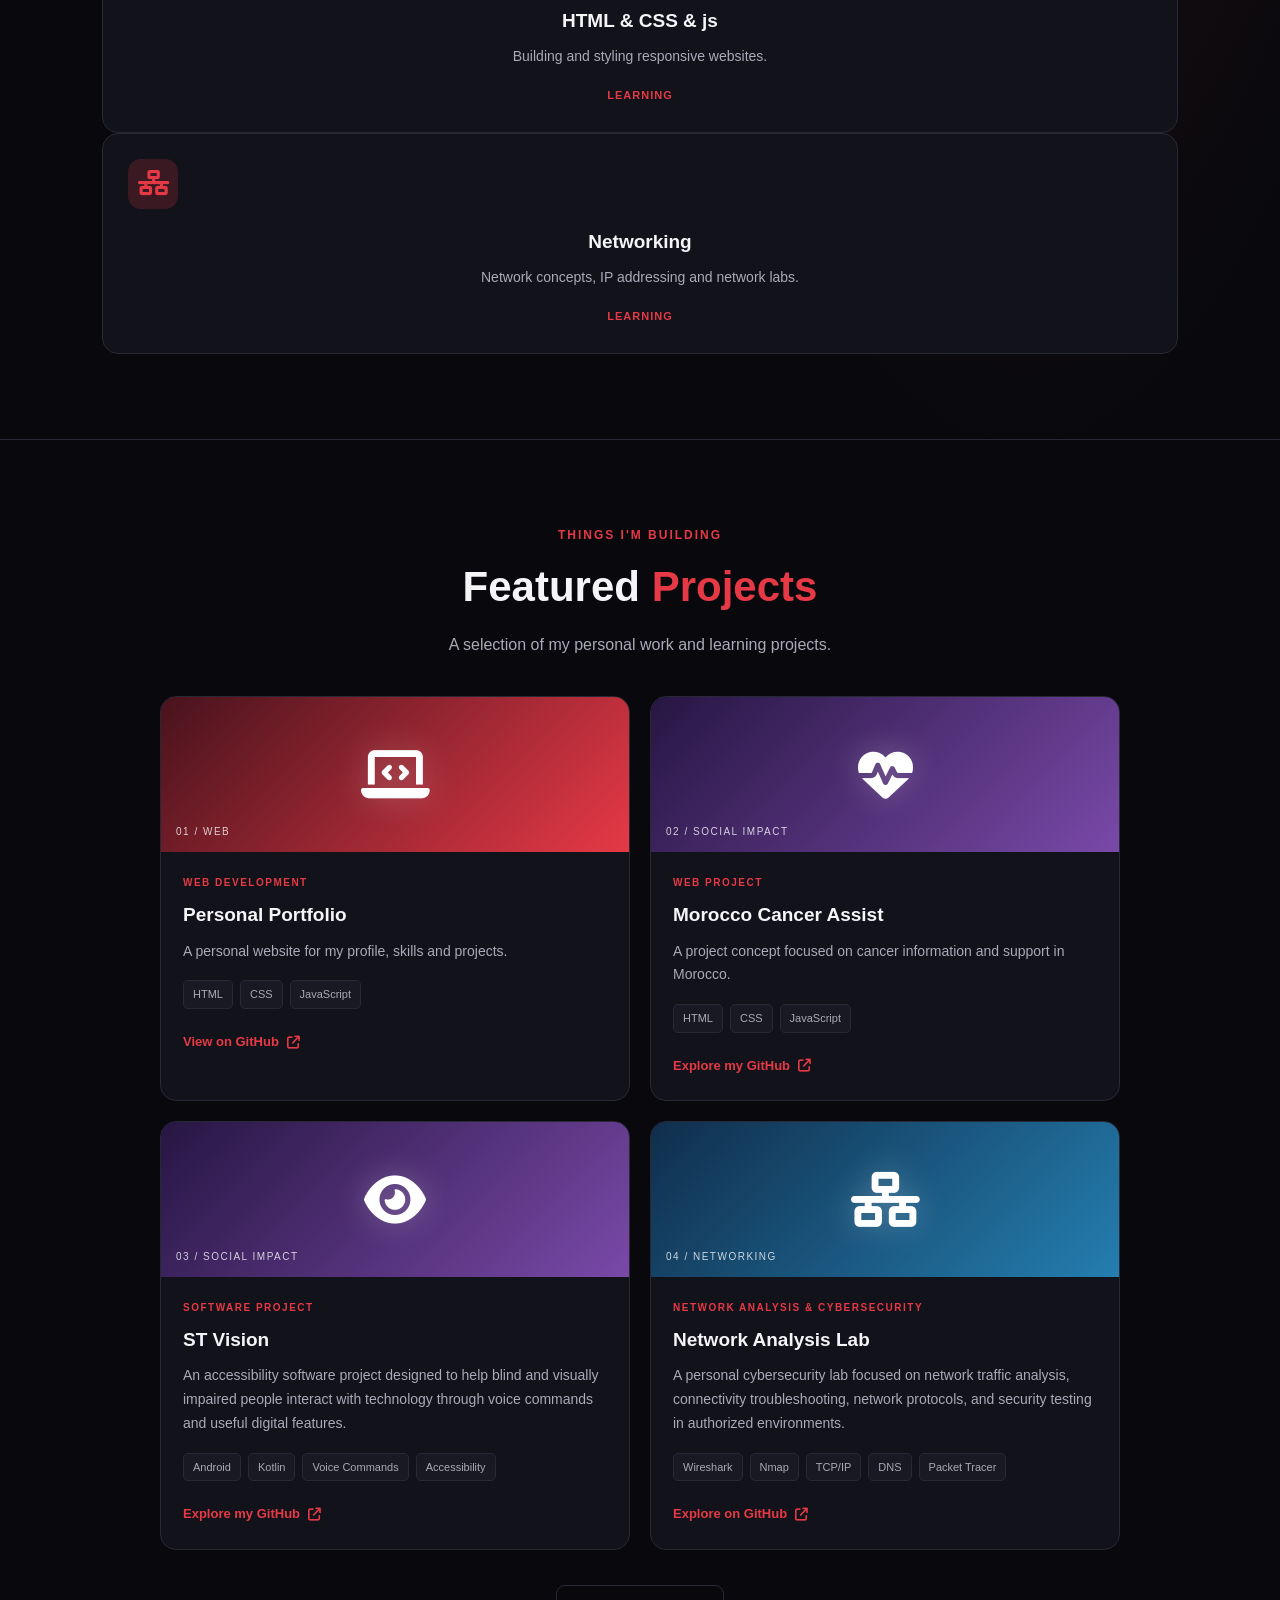
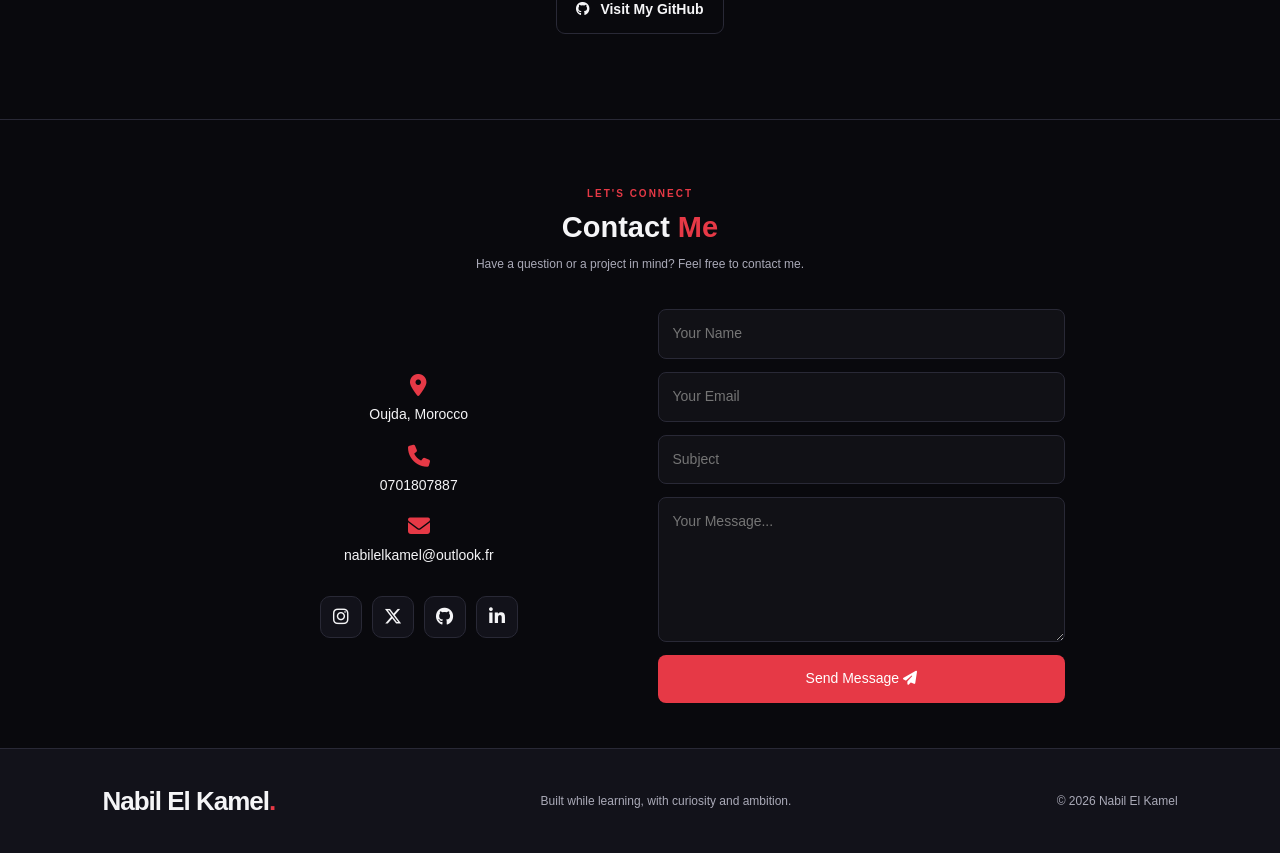
==== commit 51c208c4: "Update index.html" ====
--- a/index.html
+++ b/index.html
@@ -14,6 +14,12 @@
           href="https://cdnjs.cloudflare.com/ajax/libs/font-awesome/6.7.2/css/all.min.css">
     <link rel="stylesheet" href="style.css">
     <script src="script.js" defer></script>
+    
+<!-- Nabil El Kamel - Website Icon -->
+<link rel="icon" type="image/png" href="./favicon.png">
+<link rel="shortcut icon" href="./favicon.png">
+<link rel="apple-touch-icon" href="./favicon.png">
+<meta name="theme-color" content="#080808">
 </head>
 <head>
 
